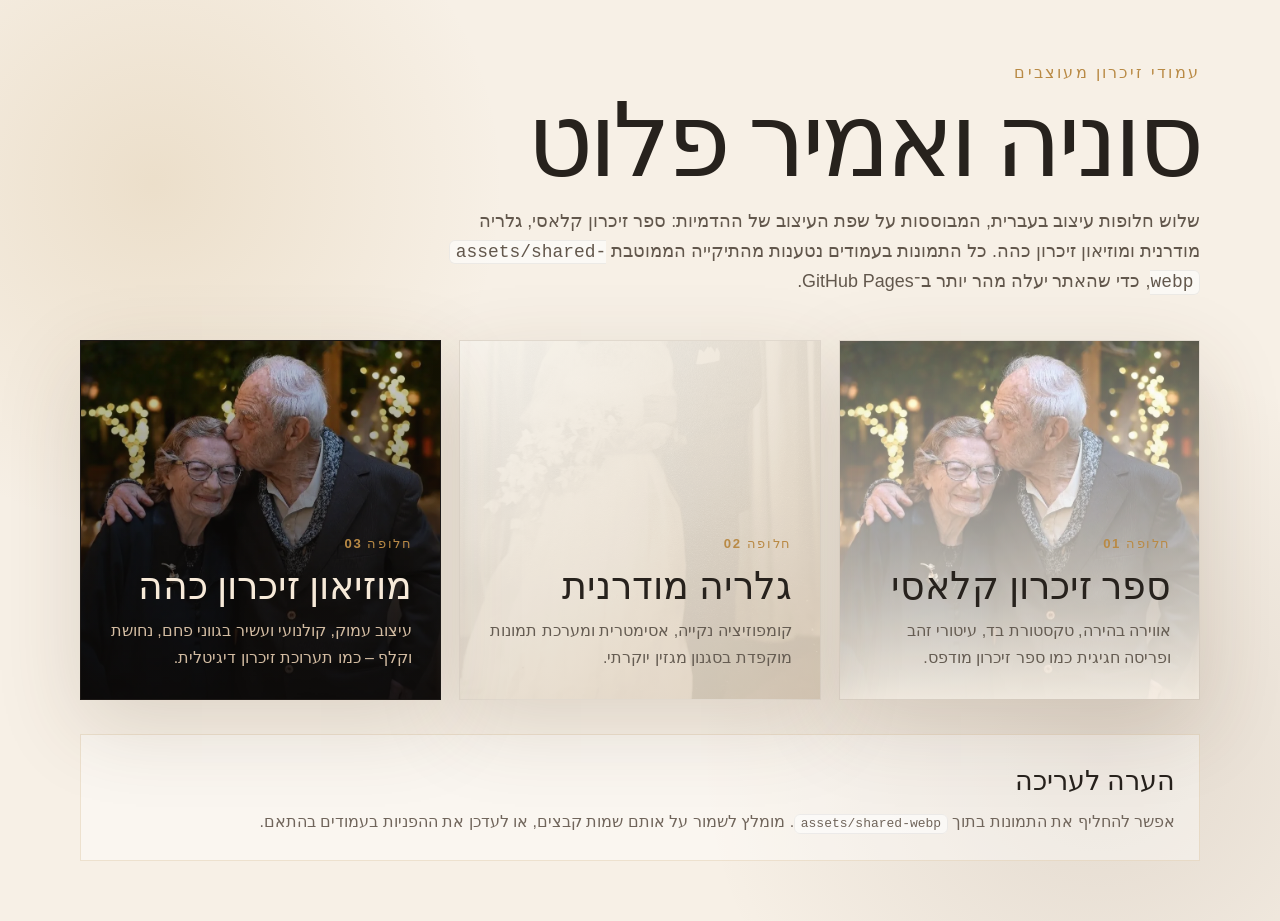
==== index.html @ 961bb58c "Add files via upload" ====
<!doctype html>
<html lang="he" dir="rtl">
<head>
  <meta charset="utf-8" />
  <meta name="viewport" content="width=device-width, initial-scale=1" />
  <title>סוניה ואמיר פלוט | עמודי זיכרון</title>
  <meta name="description" content="שלוש חלופות עיצוב בעברית לעמודי זיכרון לסוניה ואמיר פלוט." />
  <link rel="icon" href="data:image/svg+xml,%3Csvg xmlns='http://www.w3.org/2000/svg' viewBox='0 0 64 64'%3E%3Crect width='64' height='64' rx='32' fill='%23f6efe4'/%3E%3Ctext x='32' y='39' text-anchor='middle' font-size='24' fill='%23b98a45'%3E%D7%A1%D7%90%3C/text%3E%3C/svg%3E">
  <link rel="stylesheet" href="assets/css/styles.css" />
</head>
<body class="index-page hebrew">
  <main class="option-index">
    <p class="index-kicker">עמודי זיכרון מעוצבים</p>
    <h1>סוניה ואמיר פלוט</h1>
    <p class="index-intro">שלוש חלופות עיצוב בעברית, המבוססות על שפת העיצוב של ההדמיות: ספר זיכרון קלאסי, גלריה מודרנית ומוזיאון זיכרון כהה. כל התמונות בעמודים נטענות מהתיקייה הממוטבת <code>assets/shared-webp</code>, כדי שהאתר יעלה מהר יותר ב־GitHub Pages.</p>

    <section class="option-grid" aria-label="בחירת עיצוב">
      <a class="option-card classic-card" href="option-1-classic-book.html">
        <span>חלופה 01</span>
        <h2>ספר זיכרון קלאסי</h2>
        <p>אווירה בהירה, טקסטורת בד, עיטורי זהב ופריסה חגיגית כמו ספר זיכרון מודפס.</p>
      </a>
      <a class="option-card gallery-card" href="option-2-modern-gallery.html">
        <span>חלופה 02</span>
        <h2>גלריה מודרנית</h2>
        <p>קומפוזיציה נקייה, אסימטרית ומערכת תמונות מוקפדת בסגנון מגזין יוקרתי.</p>
      </a>
      <a class="option-card museum-card" href="option-3-dark-museum.html">
        <span>חלופה 03</span>
        <h2>מוזיאון זיכרון כהה</h2>
        <p>עיצוב עמוק, קולנועי ועשיר בגווני פחם, נחושת וקלף – כמו תערוכת זיכרון דיגיטלית.</p>
      </a>
    </section>

    <section class="index-note">
      <h2>הערה לעריכה</h2>
      <p>אפשר להחליף את התמונות בתוך <code>assets/shared-webp</code>. מומלץ לשמור על אותם שמות קבצים, או לעדכן את ההפניות בעמודים בהתאם.</p>
    </section>
  </main>
</body>
</html>
---- assets/css/styles.css ----
:root {
  --serif: 'Noto Serif Hebrew', 'Times New Roman', Georgia, serif;
  --sans: 'Segoe UI', Arial, 'Noto Sans Hebrew', sans-serif;
  --ivory: #fbf6ec;
  --paper: #f4ecdf;
  --paper-2: #eadbc6;
  --ink: #27221d;
  --muted: #70655b;
  --gold: #b98a45;
  --copper: #bd7747;
  --bronze: #a8663e;
  --deep: #141211;
  --deep-2: #1d1a18;
  --plum: #342632;
  --aubergine: #45313d;
  --line: rgba(185, 138, 69, .28);
  --shadow: 0 26px 80px rgba(83, 58, 33, .16);
  --dark-shadow: 0 28px 90px rgba(0,0,0,.44);
}

* { box-sizing: border-box; }
html { scroll-behavior: smooth; direction: rtl; }
body {
  margin: 0;
  font-family: var(--sans);
  color: var(--ink);
  background: var(--ivory);
  line-height: 1.65;
  text-rendering: optimizeLegibility;
}
img { max-width: 100%; display: block; }
.ui-icon, .link-icon { inline-size: 1.2em; block-size: 1.2em; display: inline-block; vertical-align: -0.18em; }
.flourish-icon { inline-size: min(120px, 40vw); block-size: auto; display: inline-block; }
a { color: inherit; text-decoration: none; }
button, input, textarea { font: inherit; }
::selection { background: rgba(185, 138, 69, .28); }

.linen {
  background:
    radial-gradient(circle at 14% 20%, rgba(185,138,69,.12), transparent 30%),
    radial-gradient(circle at 85% 18%, rgba(226,210,188,.45), transparent 22%),
    repeating-linear-gradient(0deg, rgba(122,91,55,.025), rgba(122,91,55,.025) 1px, transparent 1px, transparent 4px),
    repeating-linear-gradient(90deg, rgba(122,91,55,.018), rgba(122,91,55,.018) 1px, transparent 1px, transparent 5px),
    var(--ivory);
}
.paper-grain {
  background:
    radial-gradient(circle at 10% 15%, rgba(170,130,61,.12), transparent 27%),
    radial-gradient(circle at 80% 10%, rgba(60,45,30,.055), transparent 30%),
    repeating-linear-gradient(90deg, rgba(60,48,35,.023), rgba(60,48,35,.023) 1px, transparent 1px, transparent 5px),
    #fbf8f1;
}
.section-wrap { width: min(1180px, calc(100% - 44px)); margin-inline: auto; }
.centered { text-align: center; }
.eyebrow {
  margin: 0 0 .7rem;
  color: var(--gold);
  font-weight: 800;
  font-size: .78rem;
  letter-spacing: .18em;
  text-transform: uppercase;
}
.section-heading h2,
.chapter-heading h2 {
  font-family: var(--serif);
  font-weight: 500;
  line-height: 1;
  margin: 0;
}
.life-dates { color: var(--muted); font-weight: 600; letter-spacing: .02em; }
.life-dates span { color: var(--gold); margin-inline: .5rem; }
.thin-rule, .title-rule { width: 92px; height: 1px; background: var(--gold); margin: 24px 0; opacity: .85; }
.outline-button,
.copper-button,
.ghost-button,
.document-links a,
.candle-button {
  display: inline-flex;
  align-items: center;
  justify-content: center;
  min-height: 44px;
  border: 1px solid currentColor;
  padding: .76rem 1.35rem;
  font-weight: 800;
  font-size: .82rem;
  letter-spacing: .05em;
  transition: transform .18s ease, background .18s ease, border-color .18s ease, color .18s ease;
  cursor: pointer;
}
.outline-button:hover,
.copper-button:hover,
.ghost-button:hover,
.document-links a:hover,
.candle-button:hover { transform: translateY(-2px); }
.text-link { color: var(--gold); font-weight: 800; font-size: .92rem; letter-spacing: .02em; }
.desktop-only { display: inline-flex; }

/* Index */
.index-page {
  min-height: 100vh;
  display: grid;
  place-items: center;
  background:
    radial-gradient(circle at 12% 20%, rgba(185,145,77,.18), transparent 26%),
    radial-gradient(circle at 86% 82%, rgba(83,55,33,.12), transparent 30%),
    #f7f0e6;
}
.option-index { width: min(1120px, calc(100% - 36px)); padding: 60px 0; }
.index-kicker { margin: 0 0 .6rem; color: var(--gold); font-weight: 800; letter-spacing: .14em; }
.option-index h1 { font-family: var(--serif); font-size: clamp(3.4rem, 8vw, 7rem); line-height: .9; margin: 0 0 1.2rem; letter-spacing: -.04em; font-weight: 500; }
.index-intro { max-width: 780px; color: #62574c; font-size: 1.12rem; }
.option-grid { display: grid; grid-template-columns: repeat(3, 1fr); gap: 18px; margin-top: 42px; }
.option-card {
  min-height: 360px;
  border: 1px solid rgba(68,49,32,.12);
  padding: 28px;
  display: flex;
  flex-direction: column;
  justify-content: flex-end;
  position: relative;
  overflow: hidden;
  box-shadow: var(--shadow);
}
.option-card::before { content: ''; position: absolute; inset: 0; opacity: .93; transition: transform .3s ease; }
.option-card:hover::before { transform: scale(1.04); }
.option-card > * { position: relative; z-index: 1; }
.option-card span { color: var(--gold); letter-spacing: .12em; font-size: .82rem; font-weight: 800; }
.option-card h2 { font-family: var(--serif); font-size: 2.35rem; line-height: 1; margin: .8rem 0; font-weight: 500; }
.option-card p { max-width: 310px; margin: 0; color: #655c52; }
.classic-card::before { background: linear-gradient(180deg, rgba(255,255,255,.25), rgba(248,241,230,.96)), url('../shared-webp/photo-24.webp') center/cover; }
.gallery-card::before { background: linear-gradient(135deg, rgba(251,248,241,.94), rgba(224,210,190,.86)), url('../shared-webp/photo-14.webp') center/cover; }
.museum-card { color: #f7ead9; background: #171514; }
.museum-card::before { background: linear-gradient(180deg, rgba(12,10,9,.08), rgba(12,10,9,.92)), url('../shared-webp/photo-24.webp') center/cover; }
.museum-card p { color: #d3bca2; }
.index-note { margin-top: 34px; padding: 24px; background: rgba(255,255,255,.38); border: 1px solid rgba(185,138,69,.2); }
.index-note h2 { font-family: var(--serif); margin: 0 0 .35rem; font-size: 1.7rem; font-weight: 500; }
.index-note p { margin: 0; color: var(--muted); }
code { direction: ltr; unicode-bidi: embed; background: rgba(255,255,255,.6); border: 1px solid rgba(0,0,0,.06); padding: .08rem .35rem; border-radius: 6px; }

/* Shared header */
.site-header {
  position: sticky;
  top: 0;
  z-index: 20;
  min-height: 72px;
  padding: 0 36px;
  display: flex;
  align-items: center;
  gap: 26px;
  border-bottom: 1px solid rgba(185,145,77,.18);
  backdrop-filter: blur(14px);
}
.brand { font-family: var(--serif); color: var(--gold); font-weight: 700; white-space: nowrap; }
.monogram {
  width: 52px;
  height: 52px;
  border: 1px solid var(--gold);
  border-radius: 999px;
  display: grid;
  place-items: center;
  line-height: .85;
  font-size: .92rem;
  letter-spacing: .04em;
}
.site-nav { margin-inline-start: auto; display: flex; align-items: center; gap: clamp(16px, 3vw, 40px); }
.site-nav a { font-size: .86rem; letter-spacing: .02em; font-weight: 800; color: #514941; }
.site-nav a.active,
.site-nav a:hover { color: var(--gold); }
.nav-toggle { display: none; margin-inline-start: auto; border: 1px solid var(--line); background: transparent; color: inherit; padding: .55rem .8rem; letter-spacing: .05em; }

/* Option 1 — classic printed memorial book */
.design-classic { --gold: #b98a45; --muted: #6d6258; --deep: #25231f; background: var(--ivory); }
.classic-header { background: rgba(251,248,241,.87); justify-content: center; }
.classic-header .brand { position: absolute; inset-inline-start: 36px; }
.classic-header .site-nav { margin: 0; }
.classic-hero {
  min-height: 575px;
  display: grid;
  grid-template-columns: 1.05fr .95fr;
  align-items: center;
  border-bottom: 1px solid rgba(185,145,77,.16);
  position: relative;
  overflow: hidden;
}
.classic-hero::before,
.classic-hero::after {
  content: '✿';
  position: absolute;
  color: rgba(185,145,77,.15);
  font-size: clamp(9rem, 17vw, 19rem);
  line-height: 1;
  z-index: 0;
}
.classic-hero::before { inset-inline-start: -42px; inset-block-end: -24px; transform: rotate(-18deg); }
.classic-hero::after { inset-inline-end: -35px; inset-block-start: 96px; transform: rotate(18deg); }
.classic-hero-image { align-self: end; position: relative; z-index: 1; order: 2; }
.classic-hero-image::after {
  content: '';
  position: absolute;
  inset: 0;
  background: linear-gradient(90deg, rgba(251,246,236,0), rgba(251,246,236,.86));
  pointer-events: none;
}
.classic-hero-image img {
  width: 100%;
  height: 555px;
  object-fit: cover;
  filter: grayscale(.9) sepia(.18) contrast(.95) brightness(1.06);
  mix-blend-mode: multiply;
  object-position: center;
}
.classic-hero-copy { text-align: center; padding: 3rem; position: relative; z-index: 2; order: 1; }
.classic-hero-copy h1 { font-family: var(--serif); font-size: clamp(4.7rem, 8.4vw, 8.5rem); line-height: .88; font-weight: 500; margin: .32rem 0 1.05rem; letter-spacing: -.045em; }
.classic-hero-copy em { color: var(--gold); font-style: italic; }
.classic-hero-copy .title-rule { margin-inline: auto; width: 240px; }
.gold-flourish { color: var(--gold); font-size: 1.45rem; margin-top: 14px; }
.classic-intro { text-align: center; padding: 34px 20px 22px; }
.classic-intro h2 { font-family: var(--serif); font-size: clamp(1.65rem, 3vw, 2.25rem); font-weight: 500; max-width: 820px; margin: 0 auto .5rem; line-height: 1.35; }
.classic-intro p { max-width: 760px; margin: 0 auto; color: var(--muted); font-size: 1.05rem; }
.classic-duo {
  margin-top: 24px;
  display: grid;
  grid-template-columns: 1fr auto 1fr;
  gap: 34px;
  border: 1px solid rgba(185,145,77,.24);
  background: rgba(255,255,255,.36);
  padding: 38px;
  box-shadow: 0 14px 40px rgba(78,59,38,.08);
  position: relative;
}
.classic-duo article { text-align: center; position: relative; }
.classic-duo h3 { font-family: var(--serif); font-size: 2.1rem; margin: 0 0 .55rem; font-weight: 500; }
.classic-duo p { color: #59514a; margin: 0 auto; max-width: 480px; }
.classic-divider { width: 1px; background: linear-gradient(transparent, var(--gold), transparent); min-height: 170px; }
.corner { position: absolute; width: 30px; height: 30px; border-color: var(--gold); opacity: .45; }
.corner-a { inset-block-start: -18px; inset-inline-start: -18px; border-block-start: 1px solid; border-inline-start: 1px solid; }
.corner-b { inset-block-end: -18px; inset-inline-end: -18px; border-block-end: 1px solid; border-inline-end: 1px solid; }
.classic-gallery { position: relative; padding: 58px 42px; }
.classic-gallery h2 { font-size: 2.55rem; margin: 0 0 8px; }
.gallery-window { overflow: hidden; }
.gallery-track { display: flex; gap: 10px; transition: transform .35s ease; direction: ltr; }
.gallery-track img { cursor: zoom-in; background: #ddd; }
.classic-track img { flex: 0 0 calc((100% - 40px) / 5); aspect-ratio: 1.45; object-fit: cover; border: 1px solid rgba(185,145,77,.18); filter: grayscale(.55) sepia(.14); }
.gallery-arrow { position: absolute; top: 55%; transform: translateY(-50%); border: 0; background: transparent; color: var(--gold); font-size: 3rem; cursor: pointer; z-index: 3; line-height: 1; }
.gallery-arrow.prev { inset-inline-start: 0; }
.gallery-arrow.next { inset-inline-end: 0; }
.classic-timeline { padding: 40px 0 58px; }
.classic-timeline h2 { font-size: 2.4rem; margin-top: 0; }
.timeline-row { list-style: none; margin-block: 44px 0; margin-inline: 0; padding-inline-start: 0; display: grid; grid-template-columns: repeat(auto-fit, minmax(min(170px, 100%), 1fr)); gap: 2rem 1.1rem; position: relative; direction: rtl; }
.timeline-row::before { content: ''; position: absolute; inset-block-start: 44px; inset-inline: 4%; height: 1px; background: var(--gold); opacity: .8; }
.timeline-row li { text-align: center; position: relative; padding-block-start: 4px; display: flex; flex-direction: column; align-items: center; }
.timeline-row li span { width: 50px; height: 50px; margin-block: 0 12px; margin-inline: auto; border: 1px solid var(--gold); border-radius: 50%; display: grid; place-items: center; color: var(--gold); background: var(--ivory); }
.timeline-row strong { display: block; font-family: var(--serif); font-size: 1.25rem; font-weight: 500; }
.timeline-row p { font-size: .9rem; color: var(--muted); margin-block: .35rem 0; margin-inline: 0; }
.classic-tributes { padding: 30px 0 64px; }
.quote-grid { display: grid; grid-template-columns: repeat(3, 1fr); gap: 24px; }
.quote-grid blockquote {
  margin: 0;
  padding: 28px;
  background: rgba(255,255,255,.5);
  border: 1px solid rgba(185,145,77,.18);
  font-family: var(--serif);
  font-size: 1.13rem;
  color: #504942;
  box-shadow: 0 16px 40px rgba(67,50,30,.06);
}
.quote-grid cite { display: block; margin-top: 1rem; font-family: var(--sans); font-style: normal; color: var(--muted); font-size: .9rem; }
.memorial-documents { padding: 40px 0 58px; }
.document-links { display: flex; justify-content: center; gap: 16px; flex-wrap: wrap; margin-top: 22px; }
.document-links a { color: var(--gold); background: rgba(255,255,255,.36); }
.classic-footer { text-align: center; padding: 38px 20px 54px; background: rgba(215,197,173,.42); border-top: 1px solid rgba(185,145,77,.16); }
.classic-footer p { font-family: var(--serif); font-size: 2.35rem; margin: 0; }
.classic-footer span { color: var(--gold); font-size: 1.3rem; }

/* Option 2 — modern gallery / art directed cream */
.design-gallery { --gold: #aa823d; --deep: #25211d; --muted: #6f665d; background: #fbf8f1; }
.gallery-header { background: rgba(251,248,241,.9); }
.gallery-header .outline-button { color: var(--gold); margin-inline-start: 16px; }
.gallery-hero {
  min-height: 640px;
  display: grid;
  grid-template-columns: .92fr 1.08fr;
  align-items: center;
  gap: 3vw;
  padding: 54px min(8vw, 92px) 0;
  border-bottom: 1px solid rgba(81,65,42,.09);
  overflow: hidden;
}
.gallery-hero-copy { max-width: 560px; justify-self: end; padding-bottom: 52px; }
.gallery-hero-copy h1 { font-family: var(--serif); font-size: clamp(4.6rem, 8.3vw, 8.2rem); line-height: .88; font-weight: 500; letter-spacing: -.05em; margin: 0 0 .7rem; }
.gallery-hero-copy p:not(.eyebrow):not(.life-dates) { max-width: 440px; color: #51483f; font-size: 1.05rem; }
.gallery-hero-copy .outline-button { color: var(--gold); margin-top: 16px; }
.gallery-hero-photo { margin: 0; position: relative; min-height: 540px; align-self: end; }
.gallery-hero-photo::before { content: ''; position: absolute; inset: -30px 34px 34px -32px; background: #eadbc6; opacity: .55; z-index: 0; }
.gallery-hero-photo::after { content: 'זיכרון / אהבה / משפחה'; position: absolute; inset-inline-end: 20px; inset-block-start: 36px; color: rgba(170,130,61,.35); font-family: var(--serif); writing-mode: vertical-rl; letter-spacing: .06em; }
.gallery-hero-photo img { position: relative; z-index: 1; width: 100%; height: 575px; object-fit: cover; object-position: center; filter: grayscale(.84) sepia(.18) brightness(1.08); mix-blend-mode: multiply; }
.gallery-hero-photo figcaption { position: absolute; z-index: 2; inset-inline-start: 26px; inset-block-end: 18px; color: #8c7d6b; font-size: .85rem; background: rgba(251,248,241,.72); padding: .35rem .6rem; }
.gallery-story { padding: 64px 0; display: grid; grid-template-columns: 270px 1fr 290px; gap: 52px; align-items: center; }
.polaroid-card { margin: 0; padding: 13px 13px 40px; background: #f6efe4; box-shadow: 0 16px 45px rgba(54,42,29,.15); transform: rotate(-1.5deg); }
.polaroid-card img { aspect-ratio: 1; object-fit: cover; filter: grayscale(.55) sepia(.15); }
.polaroid-card figcaption { margin-top: 10px; color: #9b7e52; font-size: .8rem; letter-spacing: .04em; }
.gallery-story h2 { font-family: var(--serif); font-weight: 500; font-size: clamp(2rem, 4vw, 3.1rem); line-height: 1.05; margin: 0 0 1rem; }
.gallery-story article p { color: var(--muted); font-size: 1.05rem; }
.gallery-story blockquote { margin: 0; padding-block: 0; padding-inline: 34px 0; border-inline-start: 1px solid var(--gold); font-family: var(--serif); font-size: 1.45rem; line-height: 1.35; color: #51483f; }
.gallery-story blockquote span { color: var(--gold); display: block; font-size: 4rem; line-height: .5; }
.gallery-band { position: relative; display: grid; grid-template-columns: 240px 1fr; gap: 34px; align-items: center; padding: 32px; background: rgba(226,214,195,.55); border: 1px solid rgba(138,104,57,.12); box-shadow: 0 18px 50px rgba(73,53,33,.08); }
.gallery-band-title h2 { font-family: var(--serif); font-weight: 500; font-size: 2.6rem; line-height: 1.02; margin: 0 0 1.2rem; }
.magazine-track img { flex: 0 0 calc((100% - 30px) / 4); aspect-ratio: 1.35; object-fit: cover; border: 6px solid #fbf8f1; box-shadow: 0 12px 24px rgba(63,49,32,.12); }
.gallery-timeline { margin-top: 64px; padding: 56px 0 70px; }
.gallery-timeline h2 { font-size: 2.75rem; }
.gallery-row li span { background: #fbf8f1; }
.modern-tributes { padding: 66px 0 36px; }
.gallery-footer { text-align: center; padding: 38px 20px; background: #eadbc6; color: #51483f; font-family: var(--serif); font-size: 1.5rem; border-top: 1px solid rgba(170,130,61,.18); }

/* Option 3 — dark museum exhibition */
.design-museum { background: var(--deep); color: #f4e9dc; --gold: #bd7747; --muted: #bfa992; }
.museum-header { background: rgba(18,16,15,.82); border-bottom-color: rgba(189,119,71,.25); color: #f3e6d6; }
.museum-header .brand { color: var(--gold); font-family: var(--sans); letter-spacing: .16em; font-weight: 800; }
.museum-header .site-nav a { color: #d2c2af; }
.museum-header .site-nav a.active,
.museum-header .site-nav a:hover { color: var(--gold); }
.candle-button { color: var(--gold); min-height: 40px; padding: .65rem 1.1rem; }
.museum-hero { min-height: 570px; position: relative; overflow: hidden; display: grid; align-items: center; padding: 70px 8vw 40px; isolation: isolate; }
.museum-hero::before { content: ''; position: absolute; inset: 0; background: radial-gradient(circle at 72% 32%, rgba(189,119,71,.16), transparent 28%), linear-gradient(90deg, rgba(15,13,12,.25), rgba(15,13,12,.9) 82%); z-index: 1; }
.museum-hero img { position: absolute; inset: 0; width: 100%; height: 100%; object-fit: cover; object-position: center 35%; filter: grayscale(.92) sepia(.24) brightness(.78); z-index: 0; }
.museum-rail { position: absolute; inset-inline-end: 0; inset-block: 0; width: 122px; z-index: 3; background: rgba(15,14,13,.74); border-inline-start: 1px solid rgba(189,119,71,.55); display: grid; justify-items: center; align-content: center; gap: 34px; }
.museum-rail .seal { width: 68px; height: 68px; border: 1px solid var(--gold); border-radius: 50%; display: grid; place-items: center; color: var(--gold); font-size: .74rem; line-height: 1.15; text-align: center; transform: rotate(-12deg); }
.museum-rail span { width: 1px; height: 130px; background: var(--gold); opacity: .7; }
.museum-rail p { margin: 0; color: #e7d7c6; font-weight: 800; letter-spacing: .08em; text-align: center; font-size: .85rem; }
.museum-hero-panel { position: relative; z-index: 2; max-width: 560px; margin-inline-start: 90px; background: rgba(24,20,21,.83); padding: 38px; box-shadow: var(--dark-shadow); border: 1px solid rgba(189,119,71,.22); }
.museum-hero-panel h1 { font-family: var(--serif); font-weight: 500; font-size: clamp(4.2rem, 7.4vw, 7.5rem); line-height: .9; margin: 0 0 .8rem; letter-spacing: -.045em; }
.museum-hero-panel em { color: var(--gold); font-style: normal; }
.museum-hero-panel p:not(.eyebrow):not(.life-dates) { color: #d8c8b5; max-width: 410px; }
.button-row { display: flex; gap: 14px; flex-wrap: wrap; margin-top: 24px; }
.copper-button { background: var(--gold); color: #170f0c; border-color: var(--gold); }
.ghost-button { color: #e6d5c0; border-color: rgba(230,213,192,.4); }
.hand-note { position: absolute; z-index: 3; inset-inline-end: 8vw; inset-block-end: 54px; color: var(--gold); font-family: var(--serif); font-size: 1.18rem; font-style: italic; transform: rotate(-4deg); line-height: 1.45; }
.museum-about { display: grid; grid-template-columns: .86fr 1.14fr; min-height: 190px; }
.museum-quote { background: linear-gradient(135deg, #352733, #201b1d); padding: 42px 8vw 42px 5vw; position: relative; }
.museum-quote blockquote { margin: 0; font-family: var(--serif); font-size: 1.65rem; line-height: 1.32; color: #f3e1cb; }
.parchment-panel { background: #efe1cb; color: #2f261f; padding: 42px 5vw; position: relative; }
.parchment-panel::after { content: ''; position: absolute; inset-inline-end: 6vw; inset-block-start: 45px; width: 6rem; height: 6rem; color: rgba(105,83,61,.12); background: currentColor; mask: url("data:image/svg+xml,%3Csvg xmlns='http://www.w3.org/2000/svg' viewBox='0 0 24 24'%3E%3Cpath fill='black' d='M3 5h18v14H3V5Zm2.2 2 6.8 5.1L18.8 7H5.2ZM5 17h14V8.9l-7 5.25-7-5.25V17Z'/%3E%3C/svg%3E") center/contain no-repeat; }
.parchment-panel h2 { font-family: var(--serif); font-weight: 500; font-size: 2.15rem; margin: 0 0 .5rem; }
.parchment-panel p { max-width: 720px; }
.fragment-gallery { position: relative; padding: 54px 4vw 62px; background: #161514; border-top: 1px solid rgba(189,119,71,.18); }
.chapter-heading { display: flex; align-items: end; gap: 22px; margin-bottom: 30px; }
.chapter-heading h2 { font-size: clamp(2.4rem, 4vw, 3.9rem); }
.chapter-heading span { color: var(--gold); font-family: var(--serif); font-style: italic; }
.view-all { position: absolute; inset-inline-end: 5vw; inset-block-start: 72px; color: var(--gold); font-weight: 800; }
.collage-track { align-items: end; padding: 14px 0 12px; }
.collage-track img { flex: 0 0 230px; height: 230px; object-fit: cover; border: 8px solid #d9c7ae; box-shadow: 0 20px 45px rgba(0,0,0,.45); filter: grayscale(.55) sepia(.18); }
.collage-track img:nth-child(1) { height: 260px; transform: rotate(-3deg); }
.collage-track img:nth-child(3) { flex-basis: 320px; height: 245px; }
.collage-track img:nth-child(5) { transform: rotate(2deg); }
.museum-journey { display: grid; grid-template-columns: 260px 1fr; gap: 36px; padding: 52px 4vw; background: #1b1918; border-top: 1px solid rgba(189,119,71,.14); }
.side-title { display: block; margin: 0; }
.side-title h2 { margin: 0 0 .35rem; }
.side-title span { display: block; color: var(--gold); font-family: var(--serif); font-style: italic; }
.journey-path { list-style: none; margin-block: 10px 0; margin-inline: 0; padding-inline-start: 0; display: grid; grid-template-columns: repeat(auto-fit, minmax(min(150px, 100%), 1fr)); gap: 2rem 1rem; position: relative; direction: rtl; }
.journey-path::before { content: ''; position: absolute; inset-block-start: 37px; inset-inline: 4%; height: 2px; background: linear-gradient(90deg, transparent, rgba(189,119,71,.75), transparent); }
.journey-path li { position: relative; text-align: center; display: flex; flex-direction: column; align-items: center; }
.journey-path li span { width: 64px; height: 64px; margin-block: 0 12px; margin-inline: auto; border: 1px solid var(--gold); border-radius: 50%; display: grid; place-items: center; background: #1b1918; color: var(--gold); }
.journey-path strong { display: block; font-family: var(--serif); font-size: 1.25rem; color: #eddbc7; font-weight: 500; }
.journey-path p { color: #bda991; font-size: .9rem; margin-block: .35rem 0; margin-inline: 0; }
.museum-tributes { display: grid; grid-template-columns: 260px 1fr 160px; gap: 34px; align-items: center; padding: 54px 4vw 66px; background: #171514; border-top: 1px solid rgba(189,119,71,.14); }
.note-cards { display: grid; grid-template-columns: repeat(3, 1fr); gap: 22px; }
.note-cards blockquote { margin: 0; min-height: 150px; padding: 25px; background: #4b3543; color: #f3e3d0; font-family: var(--serif); font-size: 1.08rem; box-shadow: var(--dark-shadow); position: relative; }
.note-cards blockquote:nth-child(2) { background: #ead9c1; color: #30241e; transform: translateY(10px); }
.note-cards blockquote:nth-child(3) { background: #3c2b37; }
.note-cards cite { display: block; color: var(--gold); margin-top: 1rem; font-family: var(--sans); font-style: normal; }
.share-memory { color: var(--gold); border: 1px solid rgba(189,119,71,.45); padding: 1rem; text-align: center; font-weight: 800; }
.museum-footer { position: relative; min-height: 190px; display: grid; place-items: center; text-align: center; overflow: hidden; background: linear-gradient(rgba(18,16,15,.1), rgba(18,16,15,.86)), url('../shared-webp/photo-10.webp') center/cover; border-top: 1px solid rgba(189,119,71,.2); }
.museum-footer p { font-family: var(--serif); font-size: clamp(2.6rem, 5vw, 5rem); margin: 0; letter-spacing: .08em; }
.museum-footer em { color: #fff1df; font-style: italic; letter-spacing: 0; }
.museum-footer small { position: absolute; bottom: 22px; color: #cebca5; }

/* Lightbox */
.lightbox { position: fixed; inset: 0; z-index: 100; display: grid; place-items: center; background: rgba(11,10,9,.84); padding: 24px; opacity: 0; pointer-events: none; transition: opacity .2s ease; }
.lightbox.is-open { opacity: 1; pointer-events: auto; }
.lightbox img { max-width: min(1100px, 92vw); max-height: 86vh; object-fit: contain; box-shadow: 0 30px 100px rgba(0,0,0,.58); }
.lightbox button { position: absolute; inset-block-start: 22px; inset-inline-end: 22px; width: 42px; height: 42px; border: 1px solid rgba(255,255,255,.55); color: #fff; background: rgba(255,255,255,.08); border-radius: 50%; cursor: pointer; display: grid; place-items: center; }

@media (max-width: 980px) {
  .desktop-only { display: none; }
  .site-header { min-height: 66px; padding: 0 18px; }
  .nav-toggle { display: inline-flex; }
  .site-nav { position: absolute; inset-block-start: 66px; inset-inline: 14px; display: none; flex-direction: column; align-items: stretch; gap: 0; padding: 12px; background: rgba(251,246,236,.98); border: 1px solid var(--line); box-shadow: var(--shadow); }
  .museum-header .site-nav { background: rgba(22,19,18,.98); }
  .site-nav.is-open { display: flex; }
  .site-nav a { padding: .8rem; border-bottom: 1px solid rgba(185,145,77,.15); }
  .classic-header .brand { position: static; }
  .classic-header { justify-content: flex-start; }
  .classic-hero, .gallery-hero { grid-template-columns: 1fr; min-height: auto; padding: 34px 22px 0; }
  .classic-hero-image, .classic-hero-copy { order: initial; }
  .classic-hero-image img, .gallery-hero-photo img { height: 390px; }
  .classic-hero-copy { padding: 2rem 1rem; }
  .classic-hero-image::after { background: linear-gradient(0deg, rgba(251,246,236,.92), rgba(251,246,236,0)); }
  .classic-duo, .gallery-story, .gallery-band, .museum-about, .museum-journey, .museum-tributes { grid-template-columns: 1fr; }
  .classic-divider { width: 100%; height: 1px; min-height: 1px; }
  .note-cards, .quote-grid, .option-grid { grid-template-columns: 1fr; }
  .timeline-row, .journey-path { grid-template-columns: repeat(auto-fit, minmax(min(230px, 100%), 1fr)); }
  .timeline-row::before, .journey-path::before { display: none; }
  .classic-track img, .magazine-track img { flex-basis: 78%; }
  .museum-hero { padding: 96px 22px 36px; }
  .museum-rail { width: 86px; opacity: .55; }
  .museum-hero-panel { margin-inline-start: 54px; padding: 28px; }
  .hand-note { display: none; }
  .collage-track img { flex-basis: 74%; }
  .gallery-story blockquote { padding-block-start: 18px; padding-inline: 0; border-inline-start: 0; border-block-start: 1px solid var(--gold); }
  .view-all { position: static; display: inline-block; margin-bottom: 18px; }
  .chapter-heading { display: block; }
  .museum-tributes .share-memory { width: fit-content; }
}

@media (max-width: 620px) {
  .section-wrap { width: min(100% - 28px, 1180px); }
  .classic-hero-copy h1, .gallery-hero-copy h1, .museum-hero-panel h1 { font-size: 4.1rem; }
  .classic-hero-image img, .gallery-hero-photo img { height: 300px; }
  .gallery-hero-photo { min-height: 300px; }
  .museum-hero-panel { margin-inline-start: 28px; }
  .museum-rail { width: 56px; }
  .museum-rail .seal, .museum-rail p { display: none; }
  .museum-rail span { height: 240px; }
  .gallery-arrow { font-size: 2.35rem; }
}

/* Fine tuning: keep the visual composition close to the original reference mockups while preserving Hebrew RTL text. */
@media (min-width: 981px) {
  .gallery-hero-copy { grid-column: 2; grid-row: 1; }
  .gallery-hero-photo { grid-column: 1; grid-row: 1; }
  .gallery-story .polaroid-card { grid-column: 3; grid-row: 1; }
  .gallery-story article { grid-column: 2; grid-row: 1; }
  .gallery-story blockquote { grid-column: 1; grid-row: 1; }
  .gallery-band-title { grid-column: 2; grid-row: 1; }
  .gallery-band > .gallery-window { grid-column: 1; grid-row: 1; }

  .museum-rail { inset-inline-start: auto; inset-inline-end: 0; border-inline-start: 1px solid rgba(189,119,71,.55); border-inline-end: 0; }
  .museum-hero-panel { justify-self: end; margin-inline-start: 0; margin-inline-end: 90px; }
  .hand-note { inset-inline-start: 8vw; inset-inline-end: auto; text-align: start; }
}


/* ------------------------------------------------------------------
   Corrections after live GitHub Pages review
   - no external fonts, so pages stop showing an endless loading state
   - desktop gallery images are hard-sized, so a single image cannot expand
   - option 2 gets a similar editorial layout with a distinct sage/blue palette
   - option 3 hero image is repositioned and panel no longer hides the couple
------------------------------------------------------------------ */
html, body { min-height: 100%; }
body { font-synthesis-weight: none; }

/* More reliable hero composition for option 1: photo left, Hebrew title right */
@media (min-width: 981px) {
  .classic-hero {
    grid-template-columns: 54% 46%;
    grid-template-areas: "photo copy";
    direction: ltr;
    min-height: 540px;
  }
  .classic-hero-image { grid-area: photo; order: initial; align-self: stretch; }
  .classic-hero-copy { grid-area: copy; order: initial; direction: rtl; align-self: center; }
  .classic-hero-image img { height: 540px; object-position: center 42%; }
}

/* Hard limits for all carousel thumbnails. This prevents the huge-image bug. */
.gallery-track { align-items: center; will-change: transform; }
.gallery-track img {
  flex-grow: 0;
  flex-shrink: 0;
  max-width: none !important;
  object-fit: cover;
}
.classic-track img {
  flex-basis: calc((100% - 40px) / 5) !important;
  width: calc((100% - 40px) / 5) !important;
  height: clamp(132px, 12vw, 174px) !important;
  aspect-ratio: auto !important;
}
.magazine-track img {
  flex-basis: calc((100% - 30px) / 4) !important;
  width: calc((100% - 30px) / 4) !important;
  height: clamp(160px, 15vw, 220px) !important;
  aspect-ratio: auto !important;
}
.collage-track img {
  width: clamp(180px, 18vw, 310px) !important;
  height: clamp(190px, 20vw, 330px) !important;
  flex-basis: clamp(180px, 18vw, 310px) !important;
}
.gallery-window { width: 100%; }

/* Option 2 refined palette: same modern editorial structure, different color mood */
.design-gallery {
  --gold: #6d8f88;
  --sage: #dfe9e4;
  --sage-dark: #3f625d;
  --sand: #f6efe4;
  --paper: #f7f2ea;
  --muted: #5f6761;
  --deep: #1f2d2b;
  background: #f7f3ea;
}
.design-gallery .paper-grain {
  background:
    radial-gradient(circle at 12% 16%, rgba(109,143,136,.18), transparent 28%),
    radial-gradient(circle at 82% 14%, rgba(210,177,128,.16), transparent 26%),
    repeating-linear-gradient(90deg, rgba(63,98,93,.024), rgba(63,98,93,.024) 1px, transparent 1px, transparent 5px),
    #f7f3ea;
}
.gallery-header { background: rgba(247,243,234,.93); border-bottom-color: rgba(63,98,93,.18); }
.gallery-header .outline-button,
.design-gallery .outline-button,
.design-gallery .text-link,
.design-gallery .eyebrow { color: var(--sage-dark); }
.gallery-hero-photo::before { background: var(--sage); opacity: .72; }
.gallery-hero-photo::after { color: rgba(63,98,93,.32); }
.polaroid-card { background: #f9f5ee; box-shadow: 0 18px 52px rgba(33,54,50,.14); }
.gallery-story blockquote { border-inline-start-color: var(--sage-dark); color: #30433f; }
.gallery-band { background: linear-gradient(135deg, rgba(223,233,228,.82), rgba(246,239,228,.8)); border-color: rgba(63,98,93,.16); }
.gallery-footer { background: #dfe9e4; color: #2f4642; }

/* Dedicated full gallery page for option 2 */
.gallery-page-shell { background: #f7f3ea; color: #243330; }
.gallery-page-hero { padding: 76px 0 44px; text-align: center; border-bottom: 1px solid rgba(63,98,93,.14); }
.gallery-page-hero h1 { font-family: var(--serif); font-weight: 500; font-size: clamp(3.2rem, 7vw, 6.2rem); line-height: .95; margin: 0 0 .8rem; }
.gallery-page-hero p { margin: 0 auto; max-width: 720px; color: #5d6862; font-size: 1.08rem; }
.full-gallery-grid {
  width: min(1280px, calc(100% - 42px));
  margin: 42px auto 76px;
  display: grid;
  grid-template-columns: repeat(4, 1fr);
  grid-auto-rows: 190px;
  gap: 16px;
}
.full-gallery-grid figure {
  margin: 0;
  position: relative;
  overflow: hidden;
  background: #dfe9e4;
  border: 9px solid #fbf8f1;
  box-shadow: 0 16px 42px rgba(32,52,48,.12);
}
.full-gallery-grid figure:nth-child(3n) { grid-row: span 2; }
.full-gallery-grid figure:nth-child(5n) { grid-column: span 2; }
.full-gallery-grid img { width: 100%; height: 100%; object-fit: cover; filter: sepia(.05) contrast(.97); cursor: zoom-in; }
.full-gallery-grid figcaption {
  position: absolute;
  inset-inline: 12px;
  bottom: 12px;
  background: rgba(247,243,234,.86);
  color: #30433f;
  padding: .38rem .58rem;
  font-size: .82rem;
  font-weight: 700;
}
.gallery-page-back { display: inline-flex; margin-top: 24px; color: var(--sage-dark); border: 1px solid rgba(63,98,93,.28); padding: .7rem 1.15rem; font-weight: 800; }

/* Option 3: show the cover photo better and keep the panel away from faces */
.museum-hero { min-height: 650px; padding: 84px 8vw 58px; }
.museum-hero::before {
  background:
    radial-gradient(circle at 52% 34%, rgba(189,119,71,.12), transparent 24%),
    linear-gradient(90deg, rgba(15,13,12,.82) 0%, rgba(15,13,12,.38) 42%, rgba(15,13,12,.74) 100%);
}
.museum-hero img {
  object-position: 43% 44%;
  filter: grayscale(.86) sepia(.24) brightness(.88) contrast(.98);
}
.museum-hero-panel {
  width: min(560px, calc(100vw - 240px));
  margin-inline-start: clamp(130px, 9vw, 190px);
  margin-inline-end: auto;
  justify-self: stretch;
  background: rgba(22,18,18,.78);
}
.hand-note { max-width: 230px; }

@media (max-width: 980px) {
  .classic-track img, .magazine-track img, .collage-track img {
    flex-basis: 78% !important;
    width: 78% !important;
    height: 230px !important;
  }
  .full-gallery-grid { grid-template-columns: repeat(2, 1fr); grid-auto-rows: 170px; }
  .museum-hero { min-height: 620px; }
  .museum-hero-panel { width: min(620px, calc(100vw - 108px)); margin-inline-start: 68px; margin-inline-end: auto; }
  .museum-hero img { object-position: 45% 42%; }
}
@media (max-width: 620px) {
  .classic-track img, .magazine-track img, .collage-track img {
    flex-basis: 86% !important;
    width: 86% !important;
    height: 205px !important;
  }
  .full-gallery-grid { grid-template-columns: 1fr; grid-auto-rows: 230px; }
  .full-gallery-grid figure:nth-child(3n), .full-gallery-grid figure:nth-child(5n) { grid-row: auto; grid-column: auto; }
  .museum-hero-panel { width: min(100%, calc(100vw - 74px)); margin-inline-start: 58px; padding: 24px; }
  .museum-hero img { object-position: 42% 42%; }
}


/* ------------------------------------------------------------------
   RTL reliability pass: logical properties, reusable header output,
   stable timelines, SVG controls, and image aspect containment.
------------------------------------------------------------------ */
.site-header { padding-inline: clamp(18px, 4vw, 48px); }
.site-nav a { text-align: start; }
.candle-button { gap: .45rem; }
.gallery-arrow {
  inline-size: 48px;
  block-size: 48px;
  display: grid;
  place-items: center;
  font-size: 1rem;
  border-radius: 999px;
}
.gallery-arrow:disabled { opacity: .32; cursor: default; transform: translateY(-50%); }
.gallery-arrow .ui-icon { inline-size: 28px; block-size: 28px; }
.gallery-window { contain: layout paint; }
.polaroid-card,
.full-gallery-grid figure { aspect-ratio: var(--media-ratio, 4 / 3); }
.polaroid-card img,
.full-gallery-grid img { block-size: 100%; inline-size: 100%; }
.timeline-row,
.journey-path { padding-inline-start: 0; }
.timeline-row li,
.journey-path li { min-inline-size: 0; }
.timeline-row li span .ui-icon,
.journey-path li span .ui-icon { inline-size: 24px; block-size: 24px; }
.journey-path li span .ui-icon { inline-size: 28px; block-size: 28px; }
.button-row { gap: 14px; flex-wrap: wrap; }
.button-row .ui-icon { margin-inline-start: .35rem; }
@media (min-width: 981px) {
  .timeline-row::before,
  .journey-path::before { pointer-events: none; }
}
@media (max-width: 980px) {
  .site-nav { inset-inline: 14px; }
  .gallery-arrow { inline-size: 42px; block-size: 42px; background: rgba(251,246,236,.84); }
  .design-museum .gallery-arrow { background: rgba(18,16,15,.74); }
}


/* Fast-loading patch: all rendered photos now use compressed WebP assets. */
img { content-visibility: auto; }
.classic-hero-image img,
.gallery-hero-photo img,
.museum-hero > img { content-visibility: visible; }
.gallery-track img,
.full-gallery-grid img,
.polaroid-card img { background: rgba(180,150,105,.12); }
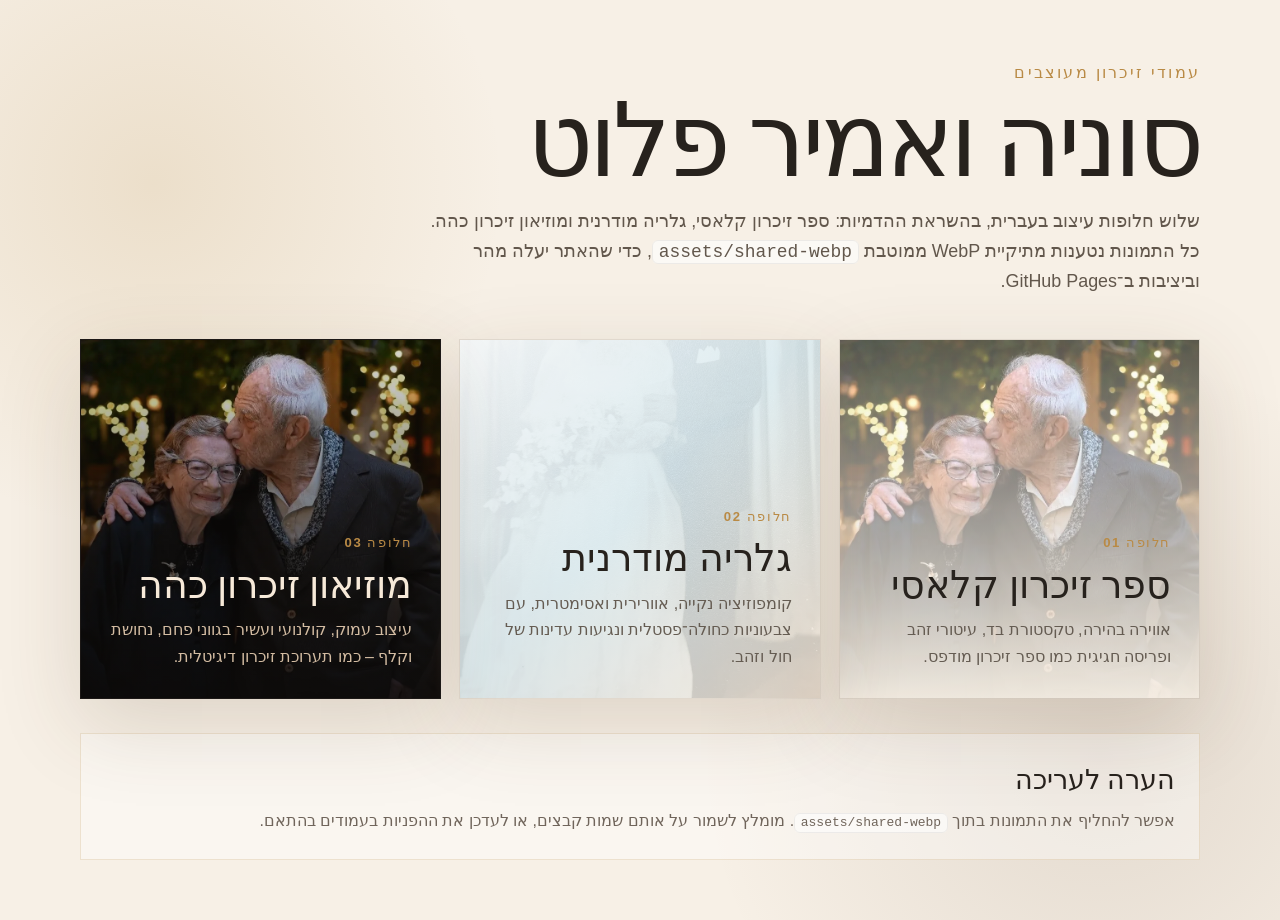
==== commit 016c1553: "Add files via upload" ====
--- a/index.html
+++ b/index.html
@@ -12,7 +12,7 @@
   <main class="option-index">
     <p class="index-kicker">עמודי זיכרון מעוצבים</p>
     <h1>סוניה ואמיר פלוט</h1>
-    <p class="index-intro">שלוש חלופות עיצוב בעברית, המבוססות על שפת העיצוב של ההדמיות: ספר זיכרון קלאסי, גלריה מודרנית ומוזיאון זיכרון כהה. כל התמונות בעמודים נטענות מהתיקייה הממוטבת <code>assets/shared-webp</code>, כדי שהאתר יעלה מהר יותר ב־GitHub Pages.</p>
+    <p class="index-intro">שלוש חלופות עיצוב בעברית, בהשראת ההדמיות: ספר זיכרון קלאסי, גלריה מודרנית ומוזיאון זיכרון כהה. כל התמונות נטענות מתיקיית WebP ממוטבת <code>assets/shared-webp</code>, כדי שהאתר יעלה מהר וביציבות ב־GitHub Pages.</p>
 
     <section class="option-grid" aria-label="בחירת עיצוב">
       <a class="option-card classic-card" href="option-1-classic-book.html">
@@ -23,7 +23,7 @@
       <a class="option-card gallery-card" href="option-2-modern-gallery.html">
         <span>חלופה 02</span>
         <h2>גלריה מודרנית</h2>
-        <p>קומפוזיציה נקייה, אסימטרית ומערכת תמונות מוקפדת בסגנון מגזין יוקרתי.</p>
+        <p>קומפוזיציה נקייה, אוורירית ואסימטרית, עם צבעוניות כחולה־פסטלית ונגיעות עדינות של חול וזהב.</p>
       </a>
       <a class="option-card museum-card" href="option-3-dark-museum.html">
         <span>חלופה 03</span>
--- a/assets/css/styles.css
+++ b/assets/css/styles.css
@@ -650,3 +650,504 @@
 .gallery-track img,
 .full-gallery-grid img,
 .polaroid-card img { background: rgba(180,150,105,.12); }
+
+/* ------------------------------------------------------------------
+   Final polish pass requested after live review
+   1. Option 2 full gallery: no sticky overlap, no cropped masonry gaps.
+   2. Option 3 hero: split composition so title never sits on faces.
+   3. Stronger distinction between the three pages through different order/content.
+------------------------------------------------------------------ */
+
+/* Full gallery page: header should not cover images while scrolling */
+.gallery-page-shell .site-header {
+  position: relative;
+  background: #f7f3ea;
+  box-shadow: none;
+}
+.gallery-page-shell .site-nav a.active,
+.gallery-page-shell .site-nav a:hover { color: var(--sage-dark); }
+.gallery-page-intro { max-width: 930px; }
+.gallery-page-hero {
+  padding-block: clamp(58px, 8vw, 110px) clamp(36px, 6vw, 68px);
+  margin-block-end: 0;
+}
+.gallery-curator {
+  display: grid;
+  grid-template-columns: minmax(0, .95fr) minmax(280px, .62fr);
+  gap: clamp(26px, 4vw, 70px);
+  align-items: end;
+  padding-block: clamp(42px, 6vw, 72px) 20px;
+  border-block-end: 1px solid rgba(63,98,93,.14);
+}
+.gallery-curator h2,
+.collection-heading h2 {
+  font-family: var(--serif);
+  font-weight: 500;
+  line-height: 1.08;
+  margin: 0;
+}
+.gallery-curator h2 { font-size: clamp(2.2rem, 4.8vw, 4.8rem); letter-spacing: -.035em; }
+.gallery-curator p:last-child { margin: 0; color: #58655f; font-size: 1.05rem; }
+.gallery-collection { padding-block: clamp(30px, 5vw, 64px); }
+.gallery-collection + .gallery-collection { border-block-start: 1px solid rgba(63,98,93,.12); }
+.collection-heading {
+  display: flex;
+  align-items: end;
+  justify-content: space-between;
+  gap: 24px;
+  margin-block-end: 24px;
+}
+.collection-heading h2 { font-size: clamp(2rem, 4vw, 3.8rem); }
+
+/* Replace brittle fixed CSS-grid masonry with real column flow.
+   This keeps original photo ratios and avoids empty gaps/strange cropping. */
+.modern-masonry-gallery.full-gallery-grid {
+  display: block;
+  columns: 3 280px;
+  column-gap: clamp(14px, 2vw, 24px);
+  width: 100%;
+  margin: 0;
+}
+.modern-masonry-gallery.full-gallery-grid figure {
+  display: inline-block;
+  width: 100%;
+  margin: 0 0 clamp(14px, 2vw, 24px);
+  break-inside: avoid;
+  page-break-inside: avoid;
+  border: 10px solid rgba(255,255,255,.88);
+  background: #fbf8f1;
+  box-shadow: 0 18px 46px rgba(32,52,48,.14);
+  overflow: hidden;
+  aspect-ratio: auto;
+}
+.modern-masonry-gallery.full-gallery-grid figure:nth-child(3n),
+.modern-masonry-gallery.full-gallery-grid figure:nth-child(5n) {
+  grid-row: auto;
+  grid-column: auto;
+}
+.modern-masonry-gallery.full-gallery-grid img {
+  inline-size: 100%;
+  block-size: auto;
+  height: auto;
+  object-fit: contain;
+  filter: sepia(.035) contrast(.98) saturate(.96);
+}
+.modern-masonry-gallery.full-gallery-grid figcaption {
+  position: static;
+  inset: auto;
+  background: rgba(247,243,234,.96);
+  color: #30433f;
+  border-block-start: 1px solid rgba(63,98,93,.12);
+  padding: .65rem .8rem;
+  font-size: .88rem;
+  font-weight: 800;
+}
+.compact-docs-gallery.full-gallery-grid { columns: 4 220px; }
+
+/* Option 2 becomes more gallery/editorial and less like option 1 */
+.design-gallery .gallery-band {
+  margin-block-start: clamp(42px, 7vw, 78px);
+  margin-block-end: clamp(42px, 7vw, 82px);
+}
+.design-gallery .modern-tributes { padding-block: clamp(30px, 6vw, 74px); }
+.design-gallery .gallery-story {
+  border-block: 1px solid rgba(63,98,93,.14);
+  padding-block: clamp(42px, 6vw, 82px);
+}
+.design-gallery .gallery-timeline { margin-block-start: 0; }
+
+/* Option 3 split hero: image has its own museum panel, text is on a separate dark field. */
+.museum-hero-split {
+  min-height: 680px;
+  padding: 0;
+  display: grid;
+  grid-template-columns: minmax(420px, 1.08fr) minmax(420px, .92fr);
+  align-items: stretch;
+  background:
+    radial-gradient(circle at 90% 24%, rgba(189,119,71,.13), transparent 25%),
+    linear-gradient(90deg, #171312, #0f0d0d 58%, #130f0f);
+  overflow: hidden;
+}
+.museum-hero-split::before {
+  background:
+    linear-gradient(90deg, rgba(15,13,12,.08), rgba(15,13,12,.58) 52%, rgba(15,13,12,.9));
+  z-index: 1;
+  pointer-events: none;
+}
+.museum-hero-split .museum-portrait {
+  grid-column: 1;
+  grid-row: 1;
+  margin: 0;
+  min-height: 680px;
+  position: relative;
+  overflow: hidden;
+  border-inline-end: 1px solid rgba(189,119,71,.22);
+}
+.museum-hero-split .museum-portrait::after {
+  content: '';
+  position: absolute;
+  inset: 0;
+  background: linear-gradient(90deg, rgba(15,13,12,.08), rgba(15,13,12,.38));
+  pointer-events: none;
+}
+.museum-hero-split .museum-portrait img {
+  position: relative !important;
+  inset: auto !important;
+  inline-size: 100%;
+  block-size: 100%;
+  width: 100%;
+  height: 100%;
+  object-fit: cover;
+  object-position: center 42%;
+  filter: grayscale(.82) sepia(.25) brightness(.82) contrast(.98);
+  z-index: 0;
+}
+.museum-hero-split .museum-hero-panel {
+  grid-column: 2;
+  grid-row: 1;
+  align-self: center;
+  justify-self: center;
+  width: min(580px, calc(100% - 72px));
+  margin: 0;
+  padding: clamp(30px, 4vw, 52px);
+  background: rgba(22,18,18,.88);
+  border: 1px solid rgba(189,119,71,.3);
+  box-shadow: 0 30px 100px rgba(0,0,0,.5);
+}
+.museum-hero-split .museum-hero-panel h1 { font-size: clamp(4.4rem, 7vw, 7.8rem); }
+.museum-hero-split .hand-note {
+  inset-inline-start: clamp(34px, 5vw, 90px);
+  inset-inline-end: auto;
+  inset-block-end: 46px;
+  z-index: 3;
+  text-align: start;
+  color: var(--copper);
+}
+.museum-hero-split .museum-rail {
+  z-index: 4;
+  background: linear-gradient(180deg, rgba(12,10,9,.62), rgba(12,10,9,.32));
+}
+
+/* Option 3 gets a distinct content rhythm: archive first, then wall text. */
+.design-museum .fragment-gallery { border-block-start: 1px solid rgba(189,119,71,.18); }
+.design-museum .museum-about { border-block: 1px solid rgba(189,119,71,.16); }
+.design-museum .museum-about .museum-quote blockquote { line-height: 1.35; }
+
+@media (max-width: 980px) {
+  .gallery-page-shell .site-header { position: sticky; }
+  .gallery-curator { grid-template-columns: 1fr; align-items: start; }
+  .collection-heading { display: block; }
+  .modern-masonry-gallery.full-gallery-grid,
+  .compact-docs-gallery.full-gallery-grid { columns: 2 220px; }
+
+  .museum-hero-split {
+    grid-template-columns: 1fr;
+    min-height: auto;
+    padding-block-start: 0;
+  }
+  .museum-hero-split .museum-portrait {
+    grid-column: 1;
+    min-height: 430px;
+    border-inline-end: 0;
+    border-block-end: 1px solid rgba(189,119,71,.22);
+  }
+  .museum-hero-split .museum-hero-panel {
+    grid-column: 1;
+    width: min(100% - 40px, 660px);
+    margin: -56px auto 36px;
+    position: relative;
+    z-index: 5;
+  }
+  .museum-hero-split .hand-note { display: none; }
+}
+@media (max-width: 620px) {
+  .modern-masonry-gallery.full-gallery-grid,
+  .compact-docs-gallery.full-gallery-grid { columns: 1; }
+  .gallery-page-hero { padding-block: 44px 28px; }
+  .museum-hero-split .museum-portrait { min-height: 330px; }
+  .museum-hero-split .museum-hero-panel { width: min(100% - 26px, 620px); margin-block-start: -34px; padding: 24px; }
+}
+/* Keep the museum side rail on the photo side in the split hero, away from the title panel. */
+.museum-hero-split .museum-rail {
+  inset-inline-start: 0;
+  inset-inline-end: auto;
+  border-inline-start: 0;
+  border-inline-end: 1px solid rgba(189,119,71,.55);
+}
+
+
+/* ==================================================================
+   FINAL MOBILE + QA POLISH PASS
+   Purpose: stronger mobile layouts, faster galleries, no title-over-face,
+   and clearer distinction among the three design directions.
+================================================================== */
+html { overflow-x: hidden; }
+body { overflow-x: clip; }
+[id] { scroll-margin-block-start: 92px; }
+.site-header { inset-inline: 0; }
+.site-nav a { white-space: nowrap; }
+.nav-toggle { border-radius: 999px; }
+img { -webkit-user-drag: none; }
+.lightbox img { content-visibility: visible; }
+
+/* Improve touch targets and prevent accidental overflow */
+.outline-button, .copper-button, .ghost-button, .document-links a, .candle-button, .gallery-page-back {
+  min-block-size: 46px;
+  border-radius: 0;
+  text-align: center;
+}
+.gallery-arrow { touch-action: manipulation; }
+.gallery-track { overscroll-behavior-inline: contain; }
+
+/* Design 1: closer to luxury printed memorial book */
+.design-classic .site-header { box-shadow: 0 10px 30px rgba(120, 82, 42, .045); }
+.classic-hero-copy { max-inline-size: 680px; margin-inline: auto; }
+.classic-duo { border-radius: 2px; }
+.classic-gallery { padding-inline: clamp(20px, 4vw, 56px); }
+.classic-track img { object-position: center; }
+.design-classic .quote-grid blockquote { border-radius: 2px; }
+
+/* Design 2: distinct contemporary gallery system */
+.design-gallery .gallery-hero { background: linear-gradient(135deg, #f8f4eb 0%, #edf3ef 100%); }
+.design-gallery .gallery-band { border-radius: 18px; }
+.design-gallery .gallery-band-title h2 { color: #24423d; }
+.design-gallery .magazine-track img { border-radius: 10px; }
+.design-gallery .quote-grid blockquote { border-color: rgba(63,98,93,.2); background: rgba(255,255,255,.74); }
+.gallery-page-shell .site-header { z-index: 50; }
+.gallery-page-shell main { background: linear-gradient(180deg, #f7f3ea 0%, #eef5f1 45%, #f7f3ea 100%); }
+.modern-masonry-gallery.full-gallery-grid figure { border-radius: 14px; }
+.modern-masonry-gallery.full-gallery-grid figcaption { min-block-size: 44px; display: flex; align-items: center; }
+
+/* Design 3: museum/exhibition, title never covers faces */
+.design-museum .site-header { box-shadow: 0 10px 38px rgba(0,0,0,.28); }
+.museum-hero-split .museum-portrait img { object-position: 47% 42%; }
+.museum-hero-split .museum-hero-panel { border-radius: 0; }
+.design-museum .fragment-gallery { padding-block-start: clamp(42px, 7vw, 80px); }
+.design-museum .note-cards blockquote { border: 1px solid rgba(189,119,71,.18); }
+.design-museum .museum-footer { background-position: center 48%; }
+
+@media (min-width: 1180px) {
+  .museum-hero-split { grid-template-columns: minmax(520px, 1fr) minmax(520px, .92fr); }
+  .museum-hero-split .museum-hero-panel { transform: translateX(-2vw); }
+}
+
+@media (max-width: 980px) {
+  body { line-height: 1.72; }
+  .desktop-only { display: none !important; }
+  .site-header { min-block-size: 64px; padding-inline: 14px; gap: 12px; }
+  .brand { font-size: .95rem; }
+  .monogram { inline-size: 46px; block-size: 46px; }
+  .nav-toggle { display: inline-flex; align-items: center; justify-content: center; margin-inline-start: auto; min-block-size: 42px; padding-inline: 1rem; background: rgba(255,255,255,.3); }
+  .site-nav { inset-block-start: calc(100% + 8px); inset-inline: 14px; max-block-size: calc(100vh - 92px); overflow: auto; border-radius: 18px; }
+  .site-nav a { white-space: normal; font-size: 1rem; }
+  .section-wrap { inline-size: min(100% - 28px, 1180px); }
+
+  .classic-hero, .gallery-hero { padding: 0; }
+  .classic-hero-copy, .gallery-hero-copy { padding: 34px 22px 28px; text-align: center; justify-self: center; }
+  .classic-hero-copy h1, .gallery-hero-copy h1, .museum-hero-panel h1 { font-size: clamp(3.45rem, 15vw, 5.1rem); line-height: .92; letter-spacing: -.055em; }
+  .classic-hero-copy .title-rule { inline-size: min(220px, 62vw); }
+  .classic-hero-image, .gallery-hero-photo { inline-size: 100%; min-block-size: 0; }
+  .classic-hero-image img, .gallery-hero-photo img { block-size: clamp(280px, 66vw, 460px); object-fit: cover; }
+  .classic-hero-image img { object-position: center 40%; }
+  .gallery-hero-photo img { object-position: center 38%; }
+  .gallery-hero-photo::before { inset: 20px 24px 12px 18px; }
+  .gallery-hero-photo::after { display: none; }
+  .gallery-hero-photo figcaption { inset-inline-start: 16px; inset-block-end: 12px; }
+
+  .classic-intro { padding-block: 30px 18px; }
+  .classic-duo { margin-block-start: 12px; padding: 26px 20px; gap: 24px; }
+  .classic-gallery, .classic-timeline, .classic-tributes, .memorial-documents { padding-block: 36px; }
+  .quote-grid { gap: 14px; }
+  .quote-grid blockquote { padding: 22px; }
+  .timeline-row, .journey-path { gap: 16px; }
+  .timeline-row li, .journey-path li { align-items: stretch; text-align: start; padding: 18px; border: 1px solid rgba(185,145,77,.18); background: rgba(255,255,255,.32); }
+  .timeline-row li span, .journey-path li span { margin-inline: 0; }
+
+  .gallery-story { gap: 24px; padding-inline: 0; }
+  .polaroid-card { max-inline-size: 330px; justify-self: center; }
+  .gallery-band { display: block; padding: 22px; border-radius: 18px; }
+  .gallery-band-title { margin-block-end: 20px; }
+  .gallery-band-title h2 { font-size: clamp(2rem, 11vw, 3.3rem); }
+  .magazine-track img, .classic-track img, .collage-track img { block-size: clamp(210px, 54vw, 300px) !important; }
+  .gallery-arrow { background: rgba(255,255,255,.82); box-shadow: 0 10px 26px rgba(33,30,25,.12); }
+  .gallery-arrow.prev { inset-inline-start: 6px; }
+  .gallery-arrow.next { inset-inline-end: 6px; }
+
+  .gallery-page-shell .site-header { position: sticky; top: 0; }
+  .gallery-page-hero h1 { font-size: clamp(3rem, 14vw, 5rem); }
+  .gallery-curator { padding-block: 34px 18px; }
+  .gallery-collection { padding-block: 30px; }
+  .modern-masonry-gallery.full-gallery-grid figure { border-width: 7px; border-radius: 12px; }
+
+  .museum-header .candle-button { display: none; }
+  .museum-hero-split { padding-block-start: 0; }
+  .museum-hero-split .museum-portrait { min-block-size: clamp(320px, 72vw, 510px); }
+  .museum-hero-split .museum-portrait img { object-position: center 42%; }
+  .museum-hero-split .museum-hero-panel { margin-block: -44px 34px; width: min(100% - 32px, 620px); }
+  .museum-rail { display: none; }
+  .museum-about .parchment-panel, .museum-quote { padding: 30px 22px; }
+  .museum-journey, .museum-tributes { padding-inline: 18px; }
+  .note-cards { gap: 14px; }
+  .share-memory { justify-self: start; }
+  .museum-footer { min-block-size: 160px; padding-inline: 18px; }
+}
+
+@media (max-width: 520px) {
+  .site-header { min-block-size: 60px; }
+  .nav-toggle { font-size: .92rem; }
+  .section-heading h2, .chapter-heading h2 { line-height: 1.04; }
+  .classic-hero-copy h1, .gallery-hero-copy h1, .museum-hero-panel h1 { font-size: clamp(3.05rem, 17vw, 4.25rem); }
+  .life-dates { font-size: .95rem; }
+  .eyebrow { font-size: .72rem; letter-spacing: .12em; }
+  .classic-duo h3 { font-size: 1.85rem; }
+  .document-links { flex-direction: column; align-items: stretch; }
+  .document-links a { inline-size: 100%; }
+  .button-row { flex-direction: column; align-items: stretch; }
+  .button-row a { inline-size: 100%; }
+  .modern-masonry-gallery.full-gallery-grid { columns: 1 !important; }
+  .modern-masonry-gallery.full-gallery-grid figure { margin-block-end: 18px; }
+  .gallery-page-back { inline-size: 100%; justify-content: center; }
+  .museum-hero-split .museum-hero-panel { padding: 22px 18px; width: min(100% - 24px, 620px); }
+  .museum-hero-panel p:not(.eyebrow):not(.life-dates) { font-size: .98rem; }
+}
+
+@media (prefers-reduced-motion: reduce) {
+  *, *::before, *::after { scroll-behavior: auto !important; transition-duration: .001ms !important; animation-duration: .001ms !important; }
+}
+
+
+/* ==================================================================
+   Option 2 final palette pass: pastel blue gallery with soft accents
+   Requested: blue pastel palette + subtle complementary touches.
+================================================================== */
+.design-gallery,
+.gallery-page-shell {
+  --gold: #5f92a6;
+  --sage: #dceff6;
+  --sage-dark: #365f72;
+  --sand: #fff4e6;
+  --paper: #f7fbfd;
+  --muted: #5c7079;
+  --deep: #1f3a46;
+  --line: rgba(95, 146, 166, .24);
+  --accent-rose: #d9a7aa;
+  --accent-honey: #e7c982;
+  --accent-sea: #9cc9d8;
+  background: #f7fbfd;
+  color: #203943;
+}
+.gallery-card::before {
+  background:
+    linear-gradient(135deg, rgba(247,251,253,.95), rgba(220,239,246,.86) 48%, rgba(255,244,230,.76)),
+    url('../shared-webp/photo-14.webp') center/cover;
+}
+.design-gallery .paper-grain,
+.gallery-page-shell .paper-grain {
+  background:
+    radial-gradient(circle at 12% 14%, rgba(156,201,216,.28), transparent 30%),
+    radial-gradient(circle at 86% 18%, rgba(217,167,170,.18), transparent 24%),
+    radial-gradient(circle at 74% 78%, rgba(231,201,130,.16), transparent 26%),
+    repeating-linear-gradient(90deg, rgba(54,95,114,.022), rgba(54,95,114,.022) 1px, transparent 1px, transparent 6px),
+    #f7fbfd;
+}
+.design-gallery .site-header,
+.gallery-page-shell .site-header {
+  background: rgba(247, 251, 253, .94);
+  border-bottom-color: rgba(95,146,166,.18);
+}
+.design-gallery .site-nav a,
+.gallery-page-shell .site-nav a { color: #395660; }
+.design-gallery .site-nav a.active,
+.design-gallery .site-nav a:hover,
+.gallery-page-shell .site-nav a.active,
+.gallery-page-shell .site-nav a:hover,
+.design-gallery .text-link,
+.design-gallery .eyebrow,
+.gallery-page-shell .eyebrow,
+.gallery-page-back { color: var(--sage-dark); }
+.design-gallery .gallery-hero {
+  background:
+    linear-gradient(135deg, rgba(247,251,253,.98) 0%, rgba(226,242,248,.92) 54%, rgba(255,246,236,.84) 100%);
+}
+.design-gallery .gallery-hero-photo::before {
+  background: linear-gradient(135deg, var(--accent-sea), #eef8fb);
+  opacity: .72;
+}
+.design-gallery .gallery-hero-photo::after { color: rgba(54,95,114,.28); }
+.design-gallery .gallery-hero-photo figcaption {
+  background: rgba(247,251,253,.82);
+  color: #48616a;
+}
+.design-gallery .outline-button,
+.gallery-page-back {
+  color: var(--sage-dark);
+  border-color: rgba(54,95,114,.36);
+  background: rgba(255,255,255,.34);
+}
+.design-gallery .outline-button:hover,
+.gallery-page-back:hover {
+  background: rgba(220,239,246,.72);
+  border-color: var(--sage-dark);
+}
+.design-gallery .gallery-band {
+  background:
+    linear-gradient(135deg, rgba(220,239,246,.86), rgba(247,251,253,.76) 54%, rgba(255,244,230,.72));
+  border-color: rgba(95,146,166,.18);
+  box-shadow: 0 18px 50px rgba(49,91,108,.10);
+}
+.design-gallery .gallery-band-title h2,
+.gallery-curator h2,
+.collection-heading h2 { color: #243f4b; }
+.design-gallery .magazine-track img {
+  border: 1px solid rgba(95,146,166,.18);
+  box-shadow: 0 12px 28px rgba(49,91,108,.11);
+}
+.design-gallery .gallery-story {
+  border-block-color: rgba(95,146,166,.14);
+  background: linear-gradient(180deg, rgba(255,255,255,.34), rgba(220,239,246,.18));
+}
+.design-gallery .gallery-story blockquote {
+  border-inline-start-color: var(--accent-rose);
+  color: #2f4c58;
+}
+.design-gallery .polaroid-card {
+  background: #ffffff;
+  box-shadow: 0 18px 52px rgba(49,91,108,.14);
+}
+.design-gallery .quote-grid blockquote {
+  background: rgba(255,255,255,.78);
+  border-color: rgba(95,146,166,.18);
+  box-shadow: 0 14px 40px rgba(49,91,108,.09);
+}
+.design-gallery .quote-grid blockquote:nth-child(2) { border-color: rgba(217,167,170,.26); }
+.design-gallery .gallery-timeline {
+  background:
+    linear-gradient(180deg, rgba(220,239,246,.5), rgba(247,251,253,.95)),
+    #f7fbfd;
+}
+.design-gallery .gallery-row li span {
+  background: #f7fbfd;
+  color: var(--sage-dark);
+  border-color: rgba(95,146,166,.46);
+}
+.design-gallery .gallery-footer,
+.gallery-page-shell .gallery-footer {
+  background: linear-gradient(90deg, #dceff6, #f7fbfd 50%, #fff4e6);
+  color: #2c4e5b;
+  border-top-color: rgba(95,146,166,.18);
+}
+.gallery-page-shell main {
+  background: linear-gradient(180deg, #f7fbfd 0%, #eaf6fa 45%, #fff8ee 100%);
+}
+.gallery-curator,
+.gallery-collection + .gallery-collection { border-block-color: rgba(95,146,166,.14); }
+.modern-masonry-gallery.full-gallery-grid figure {
+  border-color: rgba(255,255,255,.9);
+  background: #f7fbfd;
+  box-shadow: 0 18px 46px rgba(49,91,108,.13);
+}
+.modern-masonry-gallery.full-gallery-grid figcaption {
+  background: rgba(247,251,253,.96);
+  color: #284754;
+  border-block-start-color: rgba(95,146,166,.14);
+}
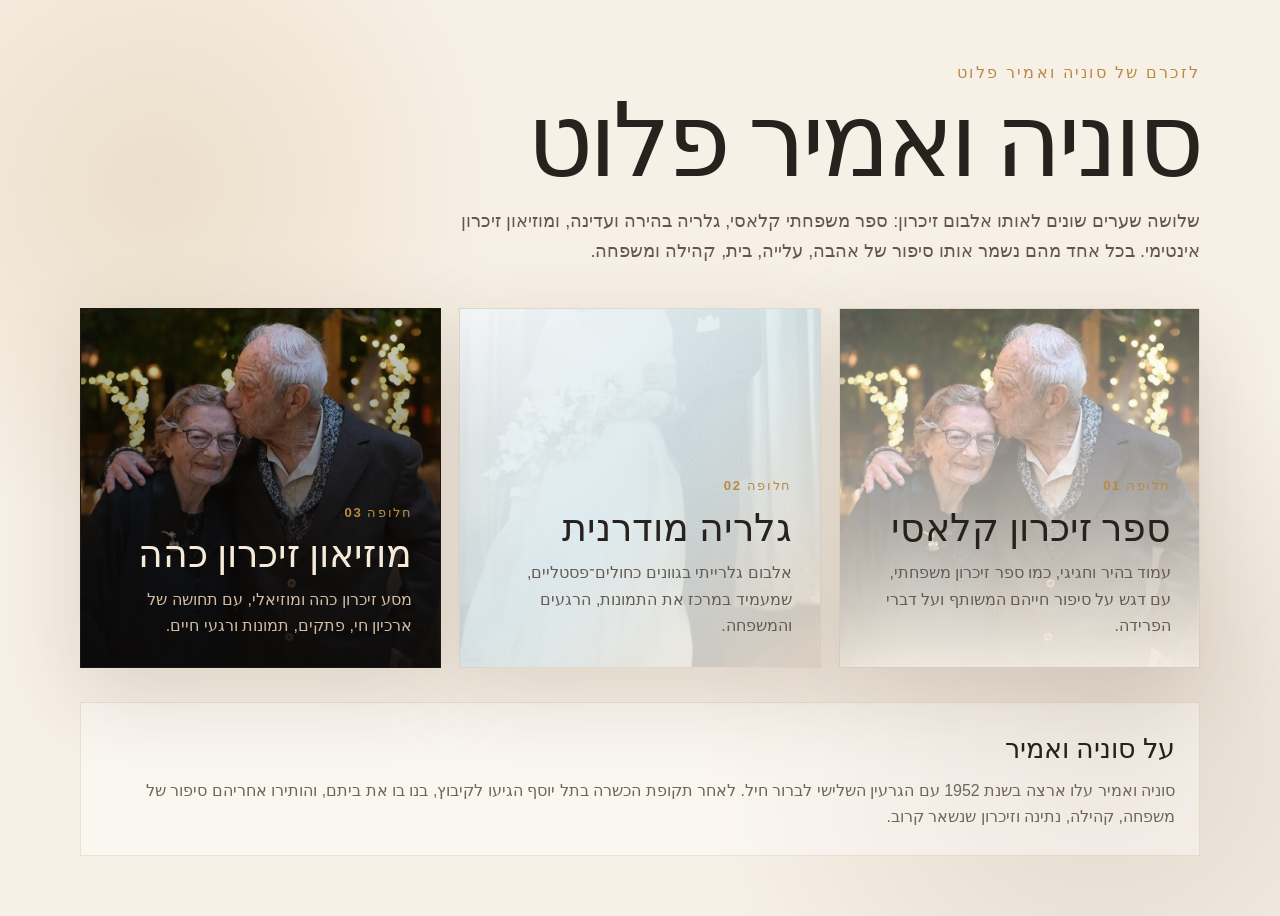
==== commit 3e8e7071: "Add files via upload" ====
--- a/index.html
+++ b/index.html
@@ -10,31 +10,31 @@
 </head>
 <body class="index-page hebrew">
   <main class="option-index">
-    <p class="index-kicker">עמודי זיכרון מעוצבים</p>
+    <p class="index-kicker">לזכרם של סוניה ואמיר פלוט</p>
     <h1>סוניה ואמיר פלוט</h1>
-    <p class="index-intro">שלוש חלופות עיצוב בעברית, בהשראת ההדמיות: ספר זיכרון קלאסי, גלריה מודרנית ומוזיאון זיכרון כהה. כל התמונות נטענות מתיקיית WebP ממוטבת <code>assets/shared-webp</code>, כדי שהאתר יעלה מהר וביציבות ב־GitHub Pages.</p>
+    <p class="index-intro">שלושה שערים שונים לאותו אלבום זיכרון: ספר משפחתי קלאסי, גלריה בהירה ועדינה, ומוזיאון זיכרון אינטימי. בכל אחד מהם נשמר אותו סיפור של אהבה, עלייה, בית, קהילה ומשפחה.</p>
 
     <section class="option-grid" aria-label="בחירת עיצוב">
       <a class="option-card classic-card" href="option-1-classic-book.html">
         <span>חלופה 01</span>
         <h2>ספר זיכרון קלאסי</h2>
-        <p>אווירה בהירה, טקסטורת בד, עיטורי זהב ופריסה חגיגית כמו ספר זיכרון מודפס.</p>
+        <p>עמוד בהיר וחגיגי, כמו ספר זיכרון משפחתי, עם דגש על סיפור חייהם המשותף ועל דברי הפרידה.</p>
       </a>
       <a class="option-card gallery-card" href="option-2-modern-gallery.html">
         <span>חלופה 02</span>
         <h2>גלריה מודרנית</h2>
-        <p>קומפוזיציה נקייה, אוורירית ואסימטרית, עם צבעוניות כחולה־פסטלית ונגיעות עדינות של חול וזהב.</p>
+        <p>אלבום גלרייתי בגוונים כחולים־פסטליים, שמעמיד במרכז את התמונות, הרגעים והמשפחה.</p>
       </a>
       <a class="option-card museum-card" href="option-3-dark-museum.html">
         <span>חלופה 03</span>
         <h2>מוזיאון זיכרון כהה</h2>
-        <p>עיצוב עמוק, קולנועי ועשיר בגווני פחם, נחושת וקלף – כמו תערוכת זיכרון דיגיטלית.</p>
+        <p>מסע זיכרון כהה ומוזיאלי, עם תחושה של ארכיון חי, פתקים, תמונות ורגעי חיים.</p>
       </a>
     </section>
 
     <section class="index-note">
-      <h2>הערה לעריכה</h2>
-      <p>אפשר להחליף את התמונות בתוך <code>assets/shared-webp</code>. מומלץ לשמור על אותם שמות קבצים, או לעדכן את ההפניות בעמודים בהתאם.</p>
+      <h2>על סוניה ואמיר</h2>
+      <p>סוניה ואמיר עלו ארצה בשנת 1952 עם הגרעין השלישי לברור חיל. לאחר תקופת הכשרה בתל יוסף הגיעו לקיבוץ, בנו בו את ביתם, והותירו אחריהם סיפור של משפחה, קהילה, נתינה וזיכרון שנשאר קרוב.</p>
     </section>
   </main>
 </body>
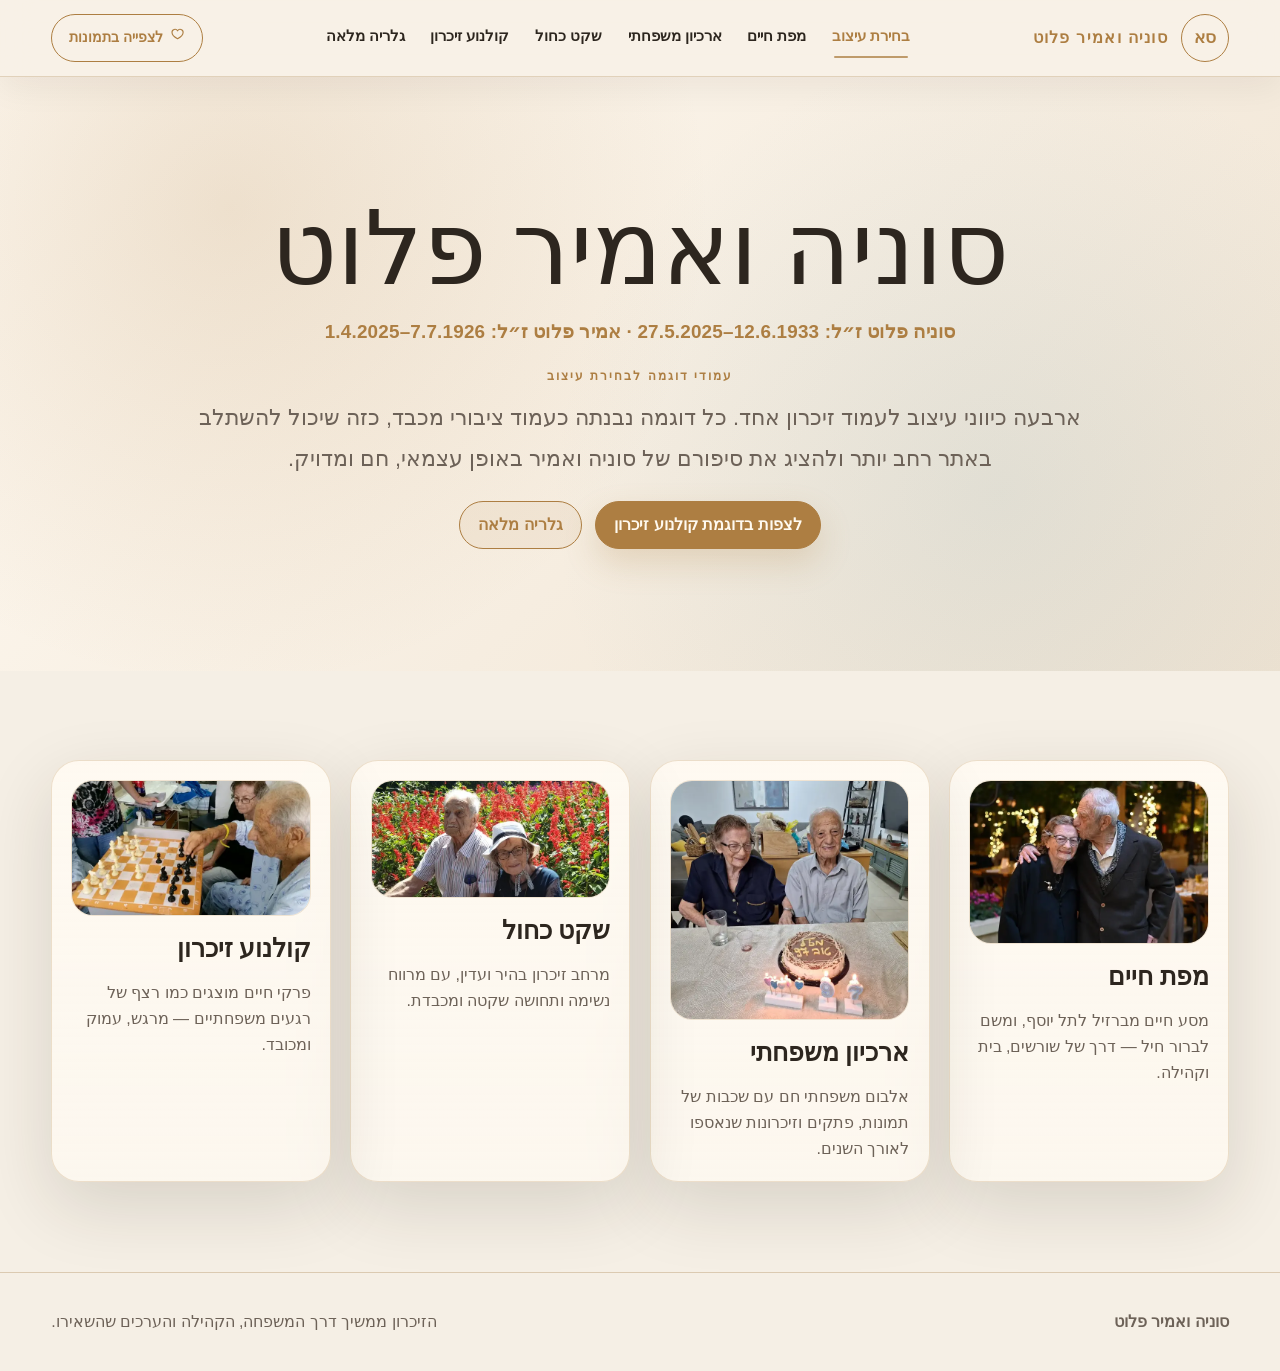
==== commit fe97f29e: "Add files via upload" ====
--- a/index.html
+++ b/index.html
@@ -1,41 +1,45 @@
 <!doctype html>
 <html lang="he" dir="rtl">
 <head>
-  <meta charset="utf-8" />
-  <meta name="viewport" content="width=device-width, initial-scale=1" />
+  <meta charset="utf-8">
+  <meta name="viewport" content="width=device-width, initial-scale=1">
   <title>סוניה ואמיר פלוט | עמודי זיכרון</title>
-  <meta name="description" content="שלוש חלופות עיצוב בעברית לעמודי זיכרון לסוניה ואמיר פלוט." />
-  <link rel="icon" href="data:image/svg+xml,%3Csvg xmlns='http://www.w3.org/2000/svg' viewBox='0 0 64 64'%3E%3Crect width='64' height='64' rx='32' fill='%23f6efe4'/%3E%3Ctext x='32' y='39' text-anchor='middle' font-size='24' fill='%23b98a45'%3E%D7%A1%D7%90%3C/text%3E%3C/svg%3E">
-  <link rel="stylesheet" href="assets/css/styles.css" />
+  <meta name="description" content="עמוד זיכרון לסוניה ואמיר פלוט, עם סיפור חיים, תמונות ותחנות משמעותיות.">
+  <link rel="stylesheet" href="assets/css/new-options.css">
+  <script src="assets/js/new-options.js" defer></script>
 </head>
-<body class="index-page hebrew">
-  <main class="option-index">
-    <p class="index-kicker">לזכרם של סוניה ואמיר פלוט</p>
-    <h1>סוניה ואמיר פלוט</h1>
-    <p class="index-intro">שלושה שערים שונים לאותו אלבום זיכרון: ספר משפחתי קלאסי, גלריה בהירה ועדינה, ומוזיאון זיכרון אינטימי. בכל אחד מהם נשמר אותו סיפור של אהבה, עלייה, בית, קהילה ומשפחה.</p>
-
-    <section class="option-grid" aria-label="בחירת עיצוב">
-      <a class="option-card classic-card" href="option-1-classic-book.html">
-        <span>חלופה 01</span>
-        <h2>ספר זיכרון קלאסי</h2>
-        <p>עמוד בהיר וחגיגי, כמו ספר זיכרון משפחתי, עם דגש על סיפור חייהם המשותף ועל דברי הפרידה.</p>
-      </a>
-      <a class="option-card gallery-card" href="option-2-modern-gallery.html">
-        <span>חלופה 02</span>
-        <h2>גלריה מודרנית</h2>
-        <p>אלבום גלרייתי בגוונים כחולים־פסטליים, שמעמיד במרכז את התמונות, הרגעים והמשפחה.</p>
-      </a>
-      <a class="option-card museum-card" href="option-3-dark-museum.html">
-        <span>חלופה 03</span>
-        <h2>מוזיאון זיכרון כהה</h2>
-        <p>מסע זיכרון כהה ומוזיאלי, עם תחושה של ארכיון חי, פתקים, תמונות ורגעי חיים.</p>
-      </a>
-    </section>
-
-    <section class="index-note">
-      <h2>על סוניה ואמיר</h2>
-      <p>סוניה ואמיר עלו ארצה בשנת 1952 עם הגרעין השלישי לברור חיל. לאחר תקופת הכשרה בתל יוסף הגיעו לקיבוץ, בנו בו את ביתם, והותירו אחריהם סיפור של משפחה, קהילה, נתינה וזיכרון שנשאר קרוב.</p>
-    </section>
-  </main>
+<body class="index-page">
+<a class="skip-link" href="#main">דילוג לתוכן המרכזי</a>
+<header class="site-header">
+  <a class="brand" href="index.html" aria-label="דף הבית"><span class="brand-mark">סא</span><span>סוניה ואמיר פלוט</span></a>
+  <button class="nav-toggle" type="button" data-nav-toggle aria-controls="site-nav" aria-expanded="false" aria-label="פתיחת תפריט"><span data-menu-icon></span></button>
+  <nav class="site-nav" id="site-nav" data-nav aria-label="ניווט ראשי"><a href="index.html" class="is-active">בחירת עיצוב</a><a href="option-4-journey-map.html" class="">מפת חיים</a><a href="option-5-family-archive.html" class="">ארכיון משפחתי</a><a href="option-6-pastel-blue.html" class="">שקט כחול</a><a href="option-7-cinematic.html" class="">קולנוע זיכרון</a><a href="gallery-full.html" class="">גלריה מלאה</a></nav>
+  <a class="header-action" href="gallery-full.html"><span data-heart-icon></span> לצפייה בתמונות</a>
+</header>
+<main id="main">
+  <section class="index-hero">
+    <div class="index-hero-inner">
+      <h1 class="display">סוניה ואמיר פלוט</h1>
+      <p class="dates">סוניה פלוט ז״ל: 12.6.1933–27.5.2025 · אמיר פלוט ז״ל: 7.7.1926–1.4.2025</p>
+      <p class="eyebrow">עמודי דוגמה לבחירת עיצוב</p>
+      <p class="lead muted">ארבעה כיווני עיצוב לעמוד זיכרון אחד. כל דוגמה נבנתה כעמוד ציבורי מכבד, כזה שיכול להשתלב באתר רחב יותר ולהציג את סיפורם של סוניה ואמיר באופן עצמאי, חם ומדויק.</p>
+      <div class="btn-row" style="justify-content:center"><a class="btn" href="option-7-cinematic.html">לצפות בדוגמת קולנוע זיכרון</a><a class="btn secondary" href="gallery-full.html">גלריה מלאה</a></div>
+    </div>
+  </section>
+  <section class="section">
+    <div class="container index-grid">
+      <a class="index-card" href="option-4-journey-map.html"><div class="photo-cover"><img class="" data-full="assets/shared-webp/photo-24.webp" src="assets/thumbs-webp/photo-24.webp" alt="סוניה ואמיר יחד" loading="lazy" decoding="async" width="1275" height="866"></div><strong>מפת חיים</strong><span class="muted">מסע חיים מברזיל לתל יוסף, ומשם לברור חיל — דרך של שורשים, בית וקהילה.</span></a>
+      <a class="index-card" href="option-5-family-archive.html"><div class="photo-cover"><img class="" data-full="assets/shared-webp/photo-13.webp" src="assets/thumbs-webp/photo-13.webp" alt="רגע משפחתי" loading="lazy" decoding="async" width="1100" height="1100"></div><strong>ארכיון משפחתי</strong><span class="muted">אלבום משפחתי חם עם שכבות של תמונות, פתקים וזיכרונות שנאספו לאורך השנים.</span></a>
+      <a class="index-card" href="option-6-pastel-blue.html"><div class="photo-cover"><img class="" data-full="assets/shared-webp/photo-10.webp" src="assets/thumbs-webp/photo-10.webp" alt="טיול משפחתי" loading="lazy" decoding="async" width="1100" height="534"></div><strong>שקט כחול</strong><span class="muted">מרחב זיכרון בהיר ועדין, עם מרווח נשימה ותחושה שקטה ומכבדת.</span></a>
+      <a class="index-card" href="option-7-cinematic.html"><div class="photo-cover"><img class="" data-full="assets/shared-webp/photo-12.webp" src="assets/thumbs-webp/photo-12.webp" alt="רגע זוגי סביב משחק" loading="lazy" decoding="async" width="1100" height="619"></div><strong>קולנוע זיכרון</strong><span class="muted">פרקי חיים מוצגים כמו רצף של רגעים משפחתיים — מרגש, עמוק ומכובד.</span></a>
+    </div>
+  </section>
+</main>
+<footer class="footer">
+  <div class="footer-inner">
+    <strong>סוניה ואמיר פלוט</strong>
+    <span>הזיכרון ממשיך דרך המשפחה, הקהילה והערכים שהשאירו.</span>
+  </div>
+</footer>
 </body>
 </html>
--- a/assets/css/new-options.css
+++ b/assets/css/new-options.css
@@ -0,0 +1,1510 @@
+:root {
+  --font-serif: Georgia, 'Times New Roman', serif;
+  --font-sans: Arial, 'Noto Sans Hebrew', 'Segoe UI', sans-serif;
+  --radius-xl: 34px;
+  --radius-lg: 22px;
+  --shadow-soft: 0 24px 70px rgba(39, 32, 22, .14);
+  --shadow-strong: 0 30px 90px rgba(0, 0, 0, .22);
+  --page-pad: clamp(1rem, 4vw, 4rem);
+}
+
+* { box-sizing: border-box; }
+html { scroll-behavior: smooth; }
+body {
+  margin: 0;
+  direction: rtl;
+  text-align: right;
+  font-family: var(--font-sans);
+  color: var(--ink, #2f2922);
+  background: var(--bg, #f7f1e7);
+  line-height: 1.75;
+  overflow-x: hidden;
+}
+a { color: inherit; text-decoration: none; }
+img { display: block; max-width: 100%; height: auto; }
+button, input, textarea { font: inherit; }
+
+.skip-link {
+  position: absolute;
+  inset-block-start: .75rem;
+  inset-inline-start: .75rem;
+  z-index: 50;
+  padding: .65rem 1rem;
+  background: #fff;
+  color: #111;
+  border-radius: 999px;
+  transform: translateY(-140%);
+  transition: transform .2s ease;
+}
+.skip-link:focus { transform: translateY(0); }
+
+.site-header {
+  position: sticky;
+  inset-block-start: 0;
+  z-index: 20;
+  display: flex;
+  align-items: center;
+  justify-content: space-between;
+  gap: 1rem;
+  padding-block: .85rem;
+  padding-inline: var(--page-pad);
+  background: color-mix(in srgb, var(--header-bg, #fbf7ee) 86%, transparent);
+  border-block-end: 1px solid color-mix(in srgb, var(--line, #d5c2a4) 72%, transparent);
+  backdrop-filter: blur(16px);
+}
+.brand {
+  display: inline-flex;
+  align-items: center;
+  gap: .8rem;
+  font-weight: 800;
+  letter-spacing: .08em;
+  color: var(--brand, var(--accent, #b78942));
+  white-space: nowrap;
+}
+.brand-mark {
+  inline-size: 3rem;
+  block-size: 3rem;
+  display: grid;
+  place-items: center;
+  border: 1px solid currentColor;
+  border-radius: 50%;
+  font-family: var(--font-serif);
+  font-size: 1.05rem;
+  letter-spacing: 0;
+}
+.nav-toggle {
+  display: none;
+  inline-size: 3rem;
+  block-size: 3rem;
+  border: 1px solid color-mix(in srgb, var(--accent, #b78942) 70%, transparent);
+  border-radius: 999px;
+  background: transparent;
+  color: var(--ink, #2f2922);
+  cursor: pointer;
+}
+.nav-toggle svg { inline-size: 1.4rem; block-size: 1.4rem; }
+.site-nav {
+  display: flex;
+  align-items: center;
+  justify-content: center;
+  gap: clamp(.7rem, 2vw, 2.1rem);
+  font-size: .92rem;
+  font-weight: 700;
+}
+.site-nav a {
+  padding-block: .45rem;
+  border-block-end: 2px solid transparent;
+}
+.site-nav a:hover,
+.site-nav a:focus-visible,
+.site-nav a.is-active { color: var(--accent, #b78942); border-block-end-color: currentColor; }
+.header-action {
+  display: inline-flex;
+  align-items: center;
+  gap: .45rem;
+  padding: .7rem 1.05rem;
+  border: 1px solid var(--accent, #b78942);
+  color: var(--accent, #b78942);
+  border-radius: 999px;
+  font-size: .86rem;
+  font-weight: 800;
+}
+.header-action svg,
+.ui-icon { inline-size: 1.1em; block-size: 1.1em; }
+
+main { min-block-size: 70vh; }
+.section { padding-block: clamp(3.5rem, 7vw, 7rem); padding-inline: var(--page-pad); }
+.section-tight { padding-block: clamp(2rem, 4vw, 4.5rem); }
+.container { max-inline-size: 1180px; margin-inline: auto; }
+.eyebrow {
+  margin: 0 0 .55rem;
+  color: var(--accent, #b78942);
+  font-weight: 800;
+  letter-spacing: .16em;
+  text-transform: uppercase;
+  font-size: .78rem;
+}
+.display {
+  font-family: var(--font-serif);
+  font-weight: 500;
+  line-height: 1.02;
+  margin: 0;
+  font-size: clamp(3.1rem, 8vw, 8rem);
+}
+h1, h2, h3 { font-family: var(--font-serif); line-height: 1.13; }
+h2 { margin: 0; font-size: clamp(2.1rem, 5vw, 4.6rem); font-weight: 500; }
+h3 { margin: 0 0 .75rem; font-size: clamp(1.45rem, 2.4vw, 2.1rem); font-weight: 500; }
+p { margin-block: 0 1rem; }
+.lead { font-size: clamp(1.05rem, 1.8vw, 1.35rem); line-height: 1.9; }
+.muted { color: var(--muted, #6f6257); }
+.btn-row { display: flex; flex-wrap: wrap; gap: .8rem; margin-block-start: 1.4rem; }
+.btn {
+  display: inline-flex;
+  align-items: center;
+  justify-content: center;
+  gap: .55rem;
+  min-block-size: 3rem;
+  padding-inline: 1.15rem;
+  border-radius: 999px;
+  border: 1px solid var(--accent, #b78942);
+  background: var(--accent, #b78942);
+  color: var(--btn-text, #fffaf0);
+  font-weight: 800;
+}
+.btn.secondary { background: transparent; color: var(--accent, #b78942); }
+.btn svg { inline-size: 1.15rem; block-size: 1.15rem; }
+
+.photo-cover,
+.photo-contain {
+  position: relative;
+  overflow: hidden;
+  background: color-mix(in srgb, var(--line, #d5c2a4) 35%, transparent);
+}
+.photo-cover img,
+.photo-contain img {
+  inline-size: 100%;
+  block-size: 100%;
+}
+.photo-cover img { object-fit: cover; object-position: center; }
+.photo-contain img { object-fit: contain; }
+.caption {
+  font-size: .82rem;
+  color: var(--muted, #6f6257);
+  margin-block-start: .65rem;
+}
+
+/* shared gallery and lightbox */
+.clickable-photo { cursor: zoom-in; }
+.lightbox {
+  position: fixed;
+  inset: 0;
+  z-index: 100;
+  display: none;
+  place-items: center;
+  padding: 1rem;
+  background: rgba(8, 8, 8, .86);
+}
+.lightbox.is-open { display: grid; }
+.lightbox img {
+  max-inline-size: min(1100px, 94vw);
+  max-block-size: 86vh;
+  object-fit: contain;
+  border-radius: 12px;
+  box-shadow: 0 20px 80px rgba(0,0,0,.55);
+}
+.lightbox button {
+  position: absolute;
+  inset-block-start: 1rem;
+  inset-inline-end: 1rem;
+  inline-size: 3.1rem;
+  block-size: 3.1rem;
+  display: grid;
+  place-items: center;
+  border: 1px solid rgba(255,255,255,.55);
+  border-radius: 999px;
+  background: rgba(255,255,255,.1);
+  color: #fff;
+  cursor: pointer;
+}
+
+/* index */
+.index-page {
+  --bg: #f5efe5;
+  --header-bg: #f8f1e7;
+  --ink: #2d261f;
+  --muted: #6d6258;
+  --accent: #ad7e42;
+  --line: #d8c5a9;
+}
+.index-hero {
+  min-block-size: 58vh;
+  display: grid;
+  place-items: center;
+  padding: clamp(4rem, 9vw, 8rem) var(--page-pad);
+  background:
+    radial-gradient(circle at 18% 20%, rgba(173,126,66,.16), transparent 28rem),
+    linear-gradient(135deg, #fffaf2, #efe5d8);
+}
+.index-hero-inner { max-inline-size: 900px; text-align: center; }
+.index-grid {
+  display: grid;
+  grid-template-columns: repeat(auto-fit, minmax(250px, 1fr));
+  gap: 1.2rem;
+}
+.index-card {
+  display: grid;
+  gap: 1rem;
+  min-block-size: 260px;
+  padding: 1.2rem;
+  border-radius: 28px;
+  background: #fffaf2;
+  border: 1px solid rgba(173,126,66,.22);
+  box-shadow: var(--shadow-soft);
+  transition: transform .2s ease, box-shadow .2s ease;
+}
+.index-card:hover { transform: translateY(-4px); box-shadow: 0 26px 70px rgba(39, 32, 22, .2); }
+.index-card .photo-cover { aspect-ratio: 16/10; border-radius: 20px; }
+.index-card strong { font-family: var(--font-serif); font-size: 1.55rem; line-height: 1.2; }
+
+/* Option 4: Journey Map */
+.page-map {
+  --bg: #f5efe2;
+  --header-bg: #f7f0e5;
+  --ink: #2f332b;
+  --muted: #687160;
+  --accent: #b96f4b;
+  --accent-2: #66806a;
+  --line: #dcc8a8;
+  --btn-text: #fffaf1;
+  background:
+    radial-gradient(circle at 85% 10%, rgba(102,128,106,.16), transparent 26rem),
+    radial-gradient(circle at 14% 60%, rgba(185,111,75,.12), transparent 28rem),
+    var(--bg);
+}
+.map-hero {
+  padding: clamp(3rem, 7vw, 6rem) var(--page-pad) clamp(4rem, 8vw, 8rem);
+  position: relative;
+  overflow: hidden;
+}
+.map-hero::before {
+  content: '';
+  position: absolute;
+  inset: 8% 4% auto auto;
+  inline-size: min(52rem, 82vw);
+  block-size: min(34rem, 48vw);
+  border: 1px dashed rgba(102,128,106,.35);
+  border-radius: 55% 45% 60% 40%;
+  transform: rotate(-8deg);
+  pointer-events: none;
+}
+.map-hero-grid {
+  max-inline-size: 1240px;
+  margin-inline: auto;
+  display: grid;
+  grid-template-columns: minmax(0, .96fr) minmax(0, 1.04fr);
+  gap: clamp(2rem, 6vw, 6rem);
+  align-items: center;
+}
+.map-title-card {
+  position: relative;
+  z-index: 2;
+  padding: clamp(1.5rem, 3vw, 3.2rem);
+  border-radius: 36px;
+  background: rgba(255, 250, 241, .76);
+  border: 1px solid rgba(185,111,75,.25);
+  box-shadow: var(--shadow-soft);
+}
+.map-title-card .display { color: #2e352e; }
+.map-title-card .dates { color: var(--accent); font-weight: 800; margin-block: 1rem 1.25rem; }
+.map-portrait-wrap {
+  position: relative;
+  min-block-size: 540px;
+}
+.map-portrait-main {
+  aspect-ratio: 4/5;
+  border-radius: 45% 45% 32px 32px;
+  box-shadow: var(--shadow-strong);
+  border: 10px solid rgba(255,250,241,.85);
+}
+.map-portrait-main img { object-position: 48% 48%; }
+.map-location {
+  position: absolute;
+  inset-block-end: 2rem;
+  inset-inline-start: -1rem;
+  max-inline-size: 260px;
+  padding: 1.1rem;
+  border-radius: 24px;
+  background: #fff7eb;
+  border: 1px solid rgba(102,128,106,.25);
+  box-shadow: var(--shadow-soft);
+}
+.route-grid {
+  display: grid;
+  grid-template-columns: repeat(auto-fit, minmax(210px, 1fr));
+  gap: 1rem;
+}
+.route-card {
+  position: relative;
+  padding: 1.25rem;
+  border-radius: 26px;
+  background: #fff8ee;
+  border: 1px solid rgba(102,128,106,.18);
+}
+.route-card::before {
+  content: attr(data-step);
+  display: grid;
+  place-items: center;
+  inline-size: 2.4rem;
+  block-size: 2.4rem;
+  border-radius: 50%;
+  margin-block-end: 1rem;
+  background: var(--accent-2);
+  color: white;
+  font-weight: 900;
+}
+.voice-panel {
+  display: grid;
+  grid-template-columns: repeat(2, minmax(0,1fr));
+  gap: 1rem;
+}
+.voice-card {
+  padding: clamp(1.3rem, 3vw, 2.2rem);
+  border-radius: 30px;
+  background: #fffaf1;
+  border: 1px solid rgba(185,111,75,.22);
+  box-shadow: var(--shadow-soft);
+}
+.map-ribbon-gallery {
+  display: grid;
+  grid-template-columns: 1.2fr .8fr 1fr .9fr;
+  gap: 1rem;
+  align-items: stretch;
+}
+.map-ribbon-gallery figure { margin: 0; }
+.map-ribbon-gallery .photo-cover { border-radius: 28px; box-shadow: var(--shadow-soft); }
+.map-ribbon-gallery figure:nth-child(1) .photo-cover { aspect-ratio: 4/5; }
+.map-ribbon-gallery figure:nth-child(2) { margin-block-start: 4rem; }
+.map-ribbon-gallery figure:nth-child(2) .photo-cover { aspect-ratio: 1/1; }
+.map-ribbon-gallery figure:nth-child(3) .photo-cover { aspect-ratio: 4/3; }
+.map-ribbon-gallery figure:nth-child(4) { margin-block-start: 2rem; }
+.map-ribbon-gallery figure:nth-child(4) .photo-cover { aspect-ratio: 3/4; }
+.doc-strip { display: grid; grid-template-columns: repeat(auto-fit, minmax(240px, 1fr)); gap: 1rem; }
+.doc-card { padding: 1.35rem; border-radius: 24px; background: #efe4d2; border: 1px solid rgba(185,111,75,.2); }
+
+/* Option 5: Family Archive */
+.page-archive {
+  --bg: #efe1d4;
+  --header-bg: #f3e5d8;
+  --ink: #372a25;
+  --muted: #78655d;
+  --accent: #b05d47;
+  --accent-2: #8d6f8b;
+  --line: #d6b69e;
+  --btn-text: #fff9f5;
+  background:
+    linear-gradient(90deg, rgba(176,93,71,.08) 1px, transparent 1px),
+    linear-gradient(0deg, rgba(176,93,71,.06) 1px, transparent 1px),
+    var(--bg);
+  background-size: 64px 64px;
+}
+.archive-hero {
+  padding: clamp(2rem, 6vw, 5rem) var(--page-pad) clamp(4rem, 7vw, 7rem);
+}
+.archive-board {
+  max-inline-size: 1280px;
+  margin-inline: auto;
+  display: grid;
+  grid-template-columns: minmax(280px, .75fr) minmax(0, 1.25fr);
+  gap: clamp(1.25rem, 4vw, 3rem);
+  align-items: stretch;
+}
+.archive-title-note {
+  padding: clamp(1.4rem, 3vw, 2.4rem);
+  border-radius: 30px;
+  background: #fff8ef;
+  box-shadow: var(--shadow-soft);
+  position: relative;
+}
+.archive-title-note::before {
+  content: '';
+  position: absolute;
+  inset-block-start: -.75rem;
+  inset-inline-start: 2rem;
+  inline-size: 6rem;
+  block-size: 1.7rem;
+  background: rgba(255,255,255,.45);
+  border: 1px solid rgba(176,93,71,.1);
+  transform: rotate(-3deg);
+}
+.archive-title-note .display { font-size: clamp(3rem, 7vw, 7rem); }
+.archive-collage {
+  display: grid;
+  grid-template-columns: 1fr .82fr;
+  grid-template-rows: 320px 230px;
+  gap: 1rem;
+}
+.archive-collage figure {
+  margin: 0;
+  background: #fff8ef;
+  padding: .75rem;
+  border-radius: 20px;
+  box-shadow: var(--shadow-soft);
+  transform: rotate(var(--tilt, 0deg));
+}
+.archive-collage figure:nth-child(1) { grid-row: span 2; --tilt: 1.5deg; }
+.archive-collage figure:nth-child(2) { --tilt: -2deg; }
+.archive-collage figure:nth-child(3) { --tilt: 2.5deg; }
+.archive-collage .photo-cover { block-size: 100%; border-radius: 14px; }
+.scrapbook-row {
+  display: grid;
+  grid-template-columns: minmax(240px,.75fr) minmax(0,1.25fr);
+  gap: 1rem;
+  align-items: start;
+}
+.scrap-aside { position: sticky; inset-block-start: 6rem; padding: 1.25rem; border-inline-start: 3px solid var(--accent); }
+.scrap-cards { display: grid; gap: 1rem; }
+.scrap-card {
+  padding: 1.35rem;
+  border-radius: 26px;
+  background: color-mix(in srgb, #fff8ef 88%, var(--accent-2));
+  border: 1px solid rgba(176,93,71,.17);
+}
+.memory-tags { display: flex; flex-wrap: wrap; gap: .7rem; }
+.memory-tags span { padding: .75rem 1rem; border-radius: 999px; background: #f7ece1; border: 1px solid rgba(176,93,71,.16); font-weight: 700; }
+.archive-masonry { columns: 3 260px; column-gap: 1rem; }
+.archive-masonry figure { break-inside: avoid; margin: 0 0 1rem; padding: .65rem; background: #fff8ef; border-radius: 18px; box-shadow: var(--shadow-soft); }
+.archive-masonry .photo-cover { border-radius: 12px; aspect-ratio: 4/3; }
+.archive-masonry figure:nth-child(3n+1) .photo-cover { aspect-ratio: 3/4; }
+.archive-masonry figure:nth-child(4n) .photo-cover { aspect-ratio: 1/1; }
+
+/* Option 6: Quiet Blue */
+.page-blue {
+  --bg: #edf5f7;
+  --header-bg: #f3fafb;
+  --ink: #20343d;
+  --muted: #5f7480;
+  --accent: #5f93a5;
+  --accent-2: #d9a0a6;
+  --line: #c2dbe3;
+  --btn-text: #f8feff;
+  background:
+    radial-gradient(circle at 12% 10%, rgba(217,160,166,.18), transparent 25rem),
+    linear-gradient(180deg, #f6fbfc, #edf5f7 45%, #f8fbfa);
+}
+.blue-hero {
+  padding: clamp(3rem, 7vw, 7rem) var(--page-pad);
+}
+.blue-layout {
+  max-inline-size: 1240px;
+  margin-inline: auto;
+  display: grid;
+  grid-template-columns: 1fr minmax(300px, .72fr);
+  gap: clamp(1.5rem, 5vw, 5rem);
+  align-items: end;
+}
+.blue-heading {
+  border-block-start: 1px solid var(--line);
+  padding-block-start: clamp(1.4rem, 3vw, 2.5rem);
+}
+.blue-heading .display { color: #17313b; font-size: clamp(4rem, 11vw, 11rem); letter-spacing: -.04em; }
+.blue-hero-photo {
+  aspect-ratio: 4/5;
+  border-radius: 42px;
+  box-shadow: var(--shadow-soft);
+  border: 1rem solid rgba(255,255,255,.72);
+}
+.blue-dates {
+  display: grid;
+  grid-template-columns: repeat(2, minmax(0,1fr));
+  gap: .8rem;
+  margin-block-start: 1.5rem;
+}
+.blue-date-card {
+  padding: 1rem;
+  border-radius: 20px;
+  background: rgba(255,255,255,.72);
+  border: 1px solid var(--line);
+}
+.blue-story-grid {
+  display: grid;
+  grid-template-columns: minmax(220px,.58fr) minmax(0,1.42fr);
+  gap: clamp(1rem, 4vw, 4rem);
+}
+.blue-index-list { display: grid; gap: .7rem; }
+.blue-index-list a { padding: .8rem 1rem; border-radius: 18px; background: rgba(255,255,255,.62); border: 1px solid var(--line); font-weight: 800; }
+.blue-panels { display: grid; grid-template-columns: repeat(2, minmax(0,1fr)); gap: 1rem; }
+.blue-panel { padding: 1.35rem; border-radius: 28px; background: rgba(255,255,255,.78); border: 1px solid var(--line); }
+.blue-photo-wall { display: grid; grid-template-columns: 1.2fr .8fr 1fr; gap: 1rem; align-items: stretch; }
+.blue-photo-wall figure { margin: 0; }
+.blue-photo-wall .photo-cover { border-radius: 26px; box-shadow: var(--shadow-soft); aspect-ratio: 4/3; }
+.blue-photo-wall figure:nth-child(1) { grid-row: span 2; }
+.blue-photo-wall figure:nth-child(1) .photo-cover { block-size: 100%; aspect-ratio: auto; }
+.blue-photo-wall figure:nth-child(4) { grid-column: span 2; }
+.blue-timeline { list-style: none; padding: 0; margin: 0; display: grid; gap: .9rem; }
+.blue-timeline li { display: grid; grid-template-columns: 7rem 1fr; gap: 1rem; align-items: start; padding: 1rem; border-radius: 22px; background: rgba(255,255,255,.72); border: 1px solid var(--line); }
+.blue-timeline time { color: var(--accent); font-weight: 900; }
+
+/* Option 7: Cinematic */
+.page-cinema {
+  --bg: #090f1a;
+  --header-bg: #0b111d;
+  --ink: #f5efe4;
+  --muted: #b7aa9a;
+  --accent: #d59653;
+  --accent-2: #793b44;
+  --line: #2a3140;
+  --btn-text: #101018;
+  background: #090f1a;
+}
+.page-cinema .site-header { color: var(--ink); }
+.cinema-hero {
+  min-block-size: calc(100vh - 80px);
+  display: grid;
+  grid-template-columns: minmax(0, .92fr) minmax(0, 1.08fr);
+  align-items: stretch;
+  border-block-end: 1px solid rgba(213,150,83,.25);
+}
+.cinema-title {
+  padding: clamp(2rem, 5vw, 5rem) var(--page-pad);
+  display: flex;
+  flex-direction: column;
+  justify-content: center;
+  background:
+    radial-gradient(circle at 12% 20%, rgba(213,150,83,.18), transparent 21rem),
+    linear-gradient(135deg, #101724, #090f1a);
+}
+.cinema-title .display { font-size: clamp(3.6rem, 8.5vw, 9rem); color: #fff8ea; }
+.cinema-frame {
+  position: relative;
+  display: grid;
+  align-items: end;
+  min-block-size: 560px;
+}
+.cinema-frame .photo-cover { position: absolute; inset: 0; }
+.cinema-frame img { object-position: 45% 45%; filter: saturate(.84) contrast(1.08); }
+.cinema-frame::before {
+  content: '';
+  position: absolute;
+  inset: 0;
+  background: linear-gradient(90deg, rgba(9,15,26,.02), rgba(9,15,26,.72));
+  z-index: 1;
+  pointer-events: none;
+}
+.cinema-caption {
+  position: relative;
+  z-index: 2;
+  margin: clamp(1rem, 4vw, 3rem);
+  max-inline-size: 460px;
+  padding: 1rem 1.2rem;
+  border-inline-start: 3px solid var(--accent);
+  background: rgba(9,15,26,.46);
+  backdrop-filter: blur(12px);
+}
+.film-strip {
+  display: grid;
+  grid-template-columns: repeat(6, minmax(190px, 1fr));
+  gap: .8rem;
+  overflow-x: auto;
+  padding-block: 1rem;
+  scrollbar-color: var(--accent) transparent;
+}
+.film-strip figure { margin: 0; min-inline-size: 190px; padding: .5rem; border: 1px solid rgba(213,150,83,.3); background: #111927; }
+.film-strip .photo-cover { aspect-ratio: 4/3; }
+.scene-grid { display: grid; grid-template-columns: repeat(auto-fit, minmax(240px,1fr)); gap: 1rem; }
+.scene-card { padding: 1.25rem; border-radius: 24px; background: #111927; border: 1px solid rgba(213,150,83,.22); }
+.scene-card .eyebrow { color: var(--accent); }
+.cinema-quote {
+  display: grid;
+  grid-template-columns: .75fr 1.25fr;
+  gap: 1.5rem;
+  align-items: stretch;
+  background: linear-gradient(135deg, rgba(121,59,68,.35), rgba(213,150,83,.08));
+  border-block: 1px solid rgba(213,150,83,.24);
+}
+.cinema-quote blockquote { margin: 0; font-family: var(--font-serif); font-size: clamp(1.8rem, 4vw, 4rem); line-height: 1.25; }
+.cinema-quote .photo-cover { min-block-size: 360px; }
+.cinema-ending { text-align: center; padding-block: clamp(4rem, 9vw, 8rem); background: radial-gradient(circle, rgba(213,150,83,.17), transparent 30rem); }
+.cinema-ending h2 { font-size: clamp(2.4rem, 6vw, 6rem); }
+
+/* full gallery */
+.page-all-gallery {
+  --bg: #f0f5f7;
+  --header-bg: #f8fbfc;
+  --ink: #233a43;
+  --muted: #647982;
+  --accent: #668fa0;
+  --line: #c7dce4;
+}
+.all-gallery-grid {
+  display: grid;
+  grid-template-columns: repeat(auto-fit, minmax(240px, 1fr));
+  gap: 1rem;
+}
+.all-gallery-grid figure {
+  margin: 0;
+  border-radius: 22px;
+  background: rgba(255,255,255,.72);
+  border: 1px solid var(--line);
+  padding: .7rem;
+  box-shadow: var(--shadow-soft);
+}
+.all-gallery-grid .photo-cover { border-radius: 16px; aspect-ratio: 4/3; }
+.all-gallery-grid figure:nth-child(5n+1) .photo-cover { aspect-ratio: 3/4; }
+.all-gallery-grid figure:nth-child(7n) .photo-cover { aspect-ratio: 1/1; }
+
+.footer {
+  padding: 2.2rem var(--page-pad);
+  border-block-start: 1px solid color-mix(in srgb, var(--line, #d8c5a9) 85%, transparent);
+  color: var(--muted, #6f6257);
+}
+.footer-inner { max-inline-size: 1180px; margin-inline: auto; display: flex; justify-content: space-between; gap: 1rem; flex-wrap: wrap; }
+
+@media (max-width: 980px) {
+  .site-header { flex-wrap: wrap; }
+  .nav-toggle { display: grid; place-items: center; }
+  .site-nav {
+    order: 5;
+    display: none;
+    inline-size: 100%;
+    flex-direction: column;
+    align-items: stretch;
+    padding-block: .8rem;
+  }
+  .site-nav.is-open { display: flex; }
+  .site-nav a { padding: .85rem 1rem; border-radius: 16px; background: color-mix(in srgb, var(--line, #d8c5a9) 16%, transparent); border: 0; }
+  .header-action { display: none; }
+  .map-hero-grid,
+  .archive-board,
+  .blue-layout,
+  .blue-story-grid,
+  .cinema-hero,
+  .cinema-quote,
+  .scrapbook-row { grid-template-columns: 1fr; }
+  .map-portrait-wrap { min-block-size: 420px; }
+  .map-location { inset-inline-start: 1rem; }
+  .voice-panel,
+  .blue-panels { grid-template-columns: 1fr; }
+  .map-ribbon-gallery,
+  .blue-photo-wall { grid-template-columns: 1fr 1fr; }
+  .scrap-aside { position: static; }
+  .cinema-title { min-block-size: auto; }
+  .cinema-frame { min-block-size: 520px; }
+}
+
+@media (max-width: 640px) {
+  :root { --page-pad: 1rem; }
+  .brand span:last-child { display: none; }
+  .display { font-size: clamp(2.8rem, 18vw, 4.7rem); }
+  h2 { font-size: clamp(2rem, 11vw, 3rem); }
+  .btn-row, .footer-inner { flex-direction: column; align-items: stretch; }
+  .btn { inline-size: 100%; }
+  .map-title-card,
+  .archive-title-note { border-radius: 24px; }
+  .map-portrait-wrap { min-block-size: 360px; }
+  .map-ribbon-gallery,
+  .blue-photo-wall { grid-template-columns: 1fr; }
+  .archive-collage { grid-template-columns: 1fr; grid-template-rows: auto; }
+  .archive-collage figure:nth-child(1) { grid-row: auto; }
+  .archive-collage .photo-cover { aspect-ratio: 4/3; block-size: auto; }
+  .blue-dates { grid-template-columns: 1fr; }
+  .blue-timeline li { grid-template-columns: 1fr; }
+  .cinema-hero { min-block-size: auto; }
+  .cinema-title { padding-block: 3rem; }
+  .cinema-frame { min-block-size: 420px; }
+  .cinema-caption { margin: 1rem; }
+  .section { padding-block: 3rem; }
+}
+
+/* =========================================================
+   Image display refinement — 2026-06-09
+   Goal: every photo keeps its original proportions, with no
+   white padding/background and no crop. The frame now belongs
+   to the image itself instead of a fixed artificial box.
+   ========================================================= */
+
+.photo-cover,
+.photo-contain {
+  overflow: visible !important;
+  background: transparent !important;
+  aspect-ratio: auto !important;
+  block-size: auto !important;
+  min-block-size: 0 !important;
+  max-block-size: none !important;
+}
+
+.photo-cover img,
+.photo-contain img {
+  inline-size: 100% !important;
+  block-size: auto !important;
+  max-block-size: none !important;
+  object-fit: contain !important;
+  object-position: center center !important;
+  background: transparent !important;
+  border-radius: inherit;
+  box-shadow: 0 18px 45px rgba(34, 47, 51, .15);
+}
+
+/* The visual frame should hug the actual image, not create an empty white card. */
+.map-ribbon-gallery figure,
+.archive-collage figure,
+.archive-masonry figure,
+.blue-photo-wall figure,
+.film-strip figure,
+.all-gallery-grid figure {
+  background: transparent !important;
+  border: 0 !important;
+  padding: 0 !important;
+  box-shadow: none !important;
+  overflow: visible !important;
+}
+
+.map-ribbon-gallery .photo-cover,
+.archive-collage .photo-cover,
+.archive-masonry .photo-cover,
+.blue-photo-wall .photo-cover,
+.film-strip .photo-cover,
+.all-gallery-grid .photo-cover {
+  border-radius: 18px;
+  box-shadow: none !important;
+}
+
+.map-ribbon-gallery img,
+.archive-collage img,
+.archive-masonry img,
+.blue-photo-wall img,
+.film-strip img,
+.all-gallery-grid img {
+  border: 1px solid color-mix(in srgb, var(--line, #c7dce4) 78%, transparent);
+}
+
+/* Captions stay close to their photos. */
+.map-ribbon-gallery .caption,
+.all-gallery-grid .caption,
+.archive-masonry .caption,
+.blue-photo-wall .caption,
+.film-strip .caption,
+figcaption.caption {
+  margin-block-start: .55rem !important;
+  margin-inline: .2rem !important;
+  background: transparent !important;
+}
+
+/* Full gallery: masonry columns make mixed portrait/landscape photos look intentional. */
+.all-gallery-grid {
+  display: block !important;
+  columns: 4 240px;
+  column-gap: clamp(1rem, 2.2vw, 1.6rem);
+}
+
+.all-gallery-grid figure {
+  break-inside: avoid;
+  margin-block: 0 clamp(1.1rem, 2.2vw, 1.7rem) !important;
+}
+
+/* Journey map: remove the fixed-height/crop behavior from the right-side wedding image. */
+.map-portrait-wrap {
+  min-block-size: 0 !important;
+  display: grid;
+  gap: 1rem;
+  align-content: start;
+}
+
+.map-portrait-main {
+  border: 0 !important;
+  border-radius: 32px !important;
+  box-shadow: none !important;
+}
+
+.map-portrait-main img {
+  border-radius: 32px;
+  border: 1px solid rgba(102,128,106,.25);
+}
+
+.map-location {
+  position: static !important;
+  max-inline-size: none !important;
+  margin-inline-start: auto;
+}
+
+.map-ribbon-gallery {
+  align-items: start !important;
+}
+
+.map-ribbon-gallery figure:nth-child(2),
+.map-ribbon-gallery figure:nth-child(4) {
+  margin-block-start: 0 !important;
+}
+
+/* Family archive collage: keep the scrapbook feeling without forcing crops. */
+.archive-collage {
+  grid-template-rows: auto !important;
+  align-items: start !important;
+}
+
+.archive-collage figure:nth-child(1) {
+  grid-row: auto !important;
+}
+
+.archive-collage figure {
+  transform: none !important;
+}
+
+.archive-masonry .photo-cover,
+.archive-masonry figure:nth-child(3n+1) .photo-cover,
+.archive-masonry figure:nth-child(4n) .photo-cover {
+  aspect-ratio: auto !important;
+}
+
+/* Quiet blue wall: no forced square/rectangle crops. */
+.blue-photo-wall {
+  align-items: start !important;
+}
+
+.blue-photo-wall figure:nth-child(1) {
+  grid-row: auto !important;
+}
+
+.blue-photo-wall figure:nth-child(4) {
+  grid-column: auto !important;
+}
+
+/* Cinematic page: keep the hero full-image instead of background-cropped. */
+.cinema-frame {
+  min-block-size: 0 !important;
+  align-items: center !important;
+  padding: clamp(1rem, 3vw, 2rem);
+}
+
+.cinema-frame .photo-cover {
+  position: relative !important;
+  inset: auto !important;
+  border-radius: 28px;
+}
+
+.cinema-frame::before {
+  display: none !important;
+}
+
+.cinema-frame img {
+  filter: saturate(.92) contrast(1.03);
+}
+
+.cinema-caption {
+  margin-block-start: 1rem !important;
+}
+
+.cinema-quote .photo-cover {
+  min-block-size: 0 !important;
+}
+
+.film-strip {
+  align-items: start !important;
+}
+
+.film-strip figure {
+  border-radius: 18px;
+}
+
+/* Index cards keep their card structure, but thumbnails no longer crop people. */
+.index-card .photo-cover img {
+  box-shadow: none;
+  border: 1px solid rgba(173,126,66,.18);
+}
+
+/* Mobile: one clean column, no huge empty boxes. */
+@media (max-width: 980px) {
+  .all-gallery-grid {
+    columns: 3 220px;
+  }
+
+  .map-ribbon-gallery,
+  .blue-photo-wall {
+    align-items: start !important;
+  }
+}
+
+@media (max-width: 640px) {
+  .all-gallery-grid {
+    columns: 1;
+  }
+
+  .photo-cover img,
+  .photo-contain img {
+    border-radius: min(18px, var(--radius-lg, 22px));
+  }
+
+  .map-portrait-main,
+  .map-portrait-main img,
+  .cinema-frame .photo-cover {
+    border-radius: 20px !important;
+  }
+}
+
+
+/* =========================================================
+   Memorial text refinement — public/fund-site friendly
+   The selected page can stand alone: name and dates appear first,
+   with a dignified tone focused on legacy, family and community.
+   ========================================================= */
+.dates {
+  margin-block: .85rem 1.2rem;
+  color: var(--accent, #9d7143);
+  font-weight: 850;
+  font-size: clamp(.98rem, 1.5vw, 1.18rem);
+  line-height: 1.65;
+  letter-spacing: .01em;
+}
+
+.index-hero .dates,
+.archive-title-note .dates,
+.blue-heading .dates,
+.cinema-title .dates,
+.page-all-gallery .dates,
+.map-title-card .dates {
+  max-inline-size: 760px;
+}
+
+.index-hero .dates,
+.page-all-gallery .dates {
+  margin-inline: auto;
+}
+
+.archive-title-note .dates {
+  color: #8a653d;
+}
+
+.blue-heading .dates {
+  color: #2f6a7a;
+  margin-block-end: 1.05rem;
+}
+
+.page-cinema .cinema-title .dates {
+  color: #f0c98e;
+}
+
+.index-hero .eyebrow,
+.map-title-card .eyebrow,
+.archive-title-note .eyebrow,
+.blue-heading .eyebrow,
+.cinema-title .eyebrow,
+.page-all-gallery .eyebrow {
+  margin-block-start: .35rem;
+}
+
+@media (max-width: 640px) {
+  .dates {
+    font-size: .95rem;
+    line-height: 1.55;
+  }
+}
+
+/* =========================================================
+   Design uplift — making options 4, 5 and 6 closer in polish
+   to option 7, while keeping each sample visually distinct.
+   ========================================================= */
+
+/* General refinements */
+.site-header {
+  box-shadow: 0 10px 34px rgba(27, 24, 20, .06);
+}
+.site-nav a {
+  position: relative;
+}
+.site-nav a::after {
+  content: '';
+  position: absolute;
+  inset-inline: .15rem;
+  inset-block-end: -.05rem;
+  block-size: 2px;
+  border-radius: 999px;
+  background: currentColor;
+  transform: scaleX(0);
+  transform-origin: center;
+  opacity: .75;
+  transition: transform .22s ease;
+}
+.site-nav a:hover::after,
+.site-nav a:focus-visible::after,
+.site-nav a.is-active::after {
+  transform: scaleX(1);
+}
+.site-nav a:hover,
+.site-nav a:focus-visible,
+.site-nav a.is-active {
+  border-block-end-color: transparent;
+}
+.btn {
+  box-shadow: 0 14px 32px color-mix(in srgb, var(--accent, #b78942) 22%, transparent);
+  transition: transform .18s ease, box-shadow .18s ease, background .18s ease;
+}
+.btn:hover,
+.btn:focus-visible {
+  transform: translateY(-2px);
+  box-shadow: 0 18px 42px color-mix(in srgb, var(--accent, #b78942) 32%, transparent);
+}
+.btn.secondary {
+  box-shadow: none;
+  background: color-mix(in srgb, var(--accent, #b78942) 8%, transparent);
+}
+
+/* Index page: cleaner selector cards */
+.index-hero {
+  min-block-size: 66vh;
+  background:
+    radial-gradient(circle at 18% 22%, rgba(173,126,66,.18), transparent 30rem),
+    radial-gradient(circle at 78% 70%, rgba(95,147,165,.12), transparent 28rem),
+    linear-gradient(135deg, #fffaf2, #efe3d2);
+}
+.index-card {
+  min-block-size: 330px;
+  align-content: start;
+  background: linear-gradient(180deg, rgba(255,250,242,.92), rgba(255,250,242,.72));
+}
+.index-card .photo-cover {
+  border-radius: 22px;
+}
+.index-card strong {
+  margin-block-start: .15rem;
+}
+.index-card span.muted {
+  line-height: 1.62;
+}
+
+/* Option 4 — Atlas / journey map */
+.page-map {
+  background:
+    radial-gradient(circle at 78% 9%, rgba(102,128,106,.20), transparent 30rem),
+    radial-gradient(circle at 7% 74%, rgba(185,111,75,.16), transparent 26rem),
+    linear-gradient(180deg, #fbf3e5, #f0e4d0 48%, #f8f0e3);
+}
+.map-hero {
+  padding-block-start: clamp(3.4rem, 7vw, 7.4rem);
+}
+.map-hero::before {
+  inset: 12% 3% auto auto;
+  inline-size: min(64rem, 86vw);
+  block-size: min(43rem, 58vw);
+  border-style: solid;
+  border-color: rgba(102,128,106,.16);
+  box-shadow: inset 0 0 0 1px rgba(185,111,75,.10);
+  opacity: .95;
+}
+.map-title-card {
+  background:
+    linear-gradient(180deg, rgba(255,250,241,.86), rgba(255,250,241,.64)),
+    radial-gradient(circle at 8% 12%, rgba(185,111,75,.10), transparent 18rem);
+  border: 1px solid rgba(185,111,75,.26);
+  backdrop-filter: blur(12px);
+}
+.map-title-card::after {
+  content: '1952 · ברור חיל';
+  display: inline-flex;
+  margin-block-start: 1.35rem;
+  padding: .55rem .9rem;
+  border: 1px solid rgba(102,128,106,.35);
+  border-radius: 999px;
+  color: var(--accent-2);
+  font-weight: 900;
+  letter-spacing: .04em;
+  background: rgba(255,255,255,.38);
+}
+.route-intro {
+  max-inline-size: 820px;
+  margin-block-start: 1rem;
+}
+.map-atlas-visual {
+  position: relative;
+  display: grid;
+  grid-template-columns: 1fr;
+  gap: 1rem;
+  isolation: isolate;
+}
+.map-atlas-visual::before {
+  content: '';
+  position: absolute;
+  inset: 9% 8% 13% 8%;
+  border-radius: 44px;
+  background: linear-gradient(135deg, rgba(102,128,106,.16), rgba(185,111,75,.11));
+  transform: rotate(-3deg);
+  z-index: -1;
+}
+.map-atlas-visual .map-portrait-main img {
+  box-shadow: 0 28px 74px rgba(48, 52, 42, .25);
+}
+.map-atlas-small {
+  position: absolute;
+  inline-size: min(230px, 34%);
+  z-index: 2;
+}
+.map-atlas-small img {
+  border-radius: 22px !important;
+  box-shadow: 0 22px 54px rgba(47, 51, 43, .23) !important;
+}
+.map-atlas-small-a {
+  inset-block-start: 6%;
+  inset-inline-end: -3%;
+}
+.map-atlas-small-b {
+  inline-size: min(170px, 28%);
+  inset-block-end: 14%;
+  inset-inline-start: -2%;
+}
+.map-location {
+  border-inline-start: 4px solid var(--accent-2);
+  background: rgba(255,247,235,.78) !important;
+  backdrop-filter: blur(10px);
+}
+.enhanced-route-grid {
+  position: relative;
+}
+.enhanced-route-grid::before {
+  content: '';
+  position: absolute;
+  inset-block-start: 2.45rem;
+  inset-inline: 2rem;
+  block-size: 2px;
+  background: linear-gradient(90deg, transparent, rgba(102,128,106,.36), rgba(185,111,75,.34), transparent);
+  pointer-events: none;
+}
+.route-card {
+  box-shadow: 0 18px 46px rgba(71, 57, 37, .09);
+  transition: transform .2s ease, box-shadow .2s ease;
+}
+.route-card:hover {
+  transform: translateY(-4px);
+  box-shadow: 0 26px 64px rgba(71, 57, 37, .15);
+}
+.map-voice-section {
+  background: linear-gradient(90deg, rgba(102,128,106,.08), rgba(185,111,75,.08));
+  border-block: 1px solid rgba(102,128,106,.16);
+}
+.voice-card {
+  position: relative;
+  overflow: hidden;
+}
+.voice-card::before {
+  content: '';
+  position: absolute;
+  inset-block-start: 0;
+  inset-inline-end: 0;
+  inline-size: 7rem;
+  block-size: 7rem;
+  background: radial-gradient(circle, rgba(185,111,75,.13), transparent 70%);
+}
+.map-ribbon-gallery {
+  grid-template-columns: 1fr 1.05fr .95fr 1fr;
+}
+.map-ribbon-gallery figure {
+  transition: transform .2s ease;
+}
+.map-ribbon-gallery figure:nth-child(odd) { transform: translateY(.4rem); }
+.map-ribbon-gallery figure:hover { transform: translateY(-.2rem); }
+
+/* Option 5 — Warm archive with mature scrapbook feeling */
+.page-archive {
+  background:
+    radial-gradient(circle at 8% 20%, rgba(176,93,71,.16), transparent 25rem),
+    radial-gradient(circle at 88% 72%, rgba(141,111,139,.14), transparent 27rem),
+    linear-gradient(90deg, rgba(176,93,71,.055) 1px, transparent 1px),
+    linear-gradient(0deg, rgba(176,93,71,.045) 1px, transparent 1px),
+    #efe1d4;
+  background-size: auto, auto, 74px 74px, 74px 74px, auto;
+}
+.archive-board {
+  align-items: center;
+}
+.archive-title-note {
+  background:
+    linear-gradient(180deg, rgba(255,248,239,.94), rgba(255,248,239,.75)),
+    radial-gradient(circle at 0 0, rgba(176,93,71,.12), transparent 19rem);
+  border: 1px solid rgba(176,93,71,.22);
+}
+.archive-title-note::before {
+  inline-size: 7.5rem;
+  background: rgba(255,255,255,.38);
+  box-shadow: 0 10px 26px rgba(71, 42, 34, .08);
+}
+.archive-mini-note {
+  margin-block-start: 1.1rem;
+  padding: .85rem 1rem;
+  border-radius: 18px;
+  background: rgba(176,93,71,.08);
+  color: #6d4f45;
+  font-weight: 800;
+  line-height: 1.55;
+}
+.archive-collage {
+  grid-template-columns: 1.1fr .74fr;
+  gap: 1.1rem;
+  align-items: start;
+  perspective: 900px;
+}
+.archive-collage figure {
+  position: relative;
+  padding: .72rem .72rem 2.4rem !important;
+  border-radius: 20px !important;
+  background: linear-gradient(180deg, #fff9ef, #f8eadc) !important;
+  border: 1px solid rgba(176,93,71,.17) !important;
+  box-shadow: 0 22px 60px rgba(64, 39, 31, .18) !important;
+}
+.archive-collage figure:nth-child(1) {
+  grid-row: span 2 !important;
+  transform: rotate(.8deg) !important;
+}
+.archive-collage figure:nth-child(2) {
+  transform: rotate(-2.2deg) translateY(.3rem) !important;
+}
+.archive-collage figure:nth-child(3) {
+  transform: rotate(1.6deg) !important;
+}
+.archive-collage .caption {
+  position: absolute;
+  inset-inline: .95rem;
+  inset-block-end: .62rem;
+  color: #765a50;
+  font-weight: 800;
+  text-align: center;
+}
+.scrap-aside {
+  border-inline-start: 0;
+  border-radius: 26px;
+  background: rgba(255,248,239,.68);
+  border: 1px solid rgba(176,93,71,.16);
+  box-shadow: 0 14px 40px rgba(64, 39, 31, .08);
+}
+.scrap-card {
+  position: relative;
+  padding-inline-start: 1.75rem;
+  background: linear-gradient(180deg, rgba(255,248,239,.86), rgba(255,248,239,.63));
+  box-shadow: 0 12px 36px rgba(64, 39, 31, .08);
+}
+.scrap-card::before {
+  content: '';
+  position: absolute;
+  inset-block: 1.25rem;
+  inset-inline-start: .75rem;
+  inline-size: 4px;
+  border-radius: 999px;
+  background: linear-gradient(var(--accent), rgba(141,111,139,.55));
+}
+.memory-tags span {
+  background: rgba(255,248,239,.72);
+  box-shadow: 0 10px 28px rgba(64, 39, 31, .06);
+}
+.archive-legacy-section {
+  background: rgba(255,248,239,.36);
+  border-block: 1px solid rgba(176,93,71,.12);
+}
+.archive-quote-card {
+  margin-block-start: 1.2rem;
+  max-inline-size: 860px;
+  padding: clamp(1.2rem, 3vw, 2rem);
+  border-radius: 28px;
+  background: linear-gradient(135deg, rgba(176,93,71,.14), rgba(141,111,139,.12));
+  border: 1px solid rgba(176,93,71,.18);
+  color: #5f453d;
+  font-size: clamp(1.05rem, 1.7vw, 1.28rem);
+  line-height: 1.85;
+}
+.archive-masonry img {
+  box-shadow: 0 18px 48px rgba(64, 39, 31, .14) !important;
+}
+
+/* Option 6 — Soft blue editorial page */
+.page-blue {
+  background:
+    radial-gradient(circle at 12% 10%, rgba(217,160,166,.20), transparent 26rem),
+    radial-gradient(circle at 85% 20%, rgba(95,147,165,.16), transparent 25rem),
+    linear-gradient(180deg, #f7fcfd, #edf5f7 44%, #f7fbfa);
+}
+.blue-layout {
+  align-items: center;
+}
+.blue-heading {
+  position: relative;
+  border-block-start: 0;
+  padding: clamp(1.5rem, 3vw, 2.8rem);
+  border-radius: 34px;
+  background: rgba(255,255,255,.46);
+  border: 1px solid rgba(95,147,165,.17);
+  backdrop-filter: blur(12px);
+}
+.blue-heading::before {
+  content: '';
+  position: absolute;
+  inset-inline-start: clamp(1.2rem, 2vw, 2rem);
+  inset-block: clamp(1.2rem, 2vw, 2rem);
+  inline-size: 5px;
+  border-radius: 999px;
+  background: linear-gradient(var(--accent), var(--accent-2));
+}
+.blue-heading .display {
+  line-height: .96;
+}
+.blue-hero-photo {
+  border: 0 !important;
+  border-radius: 36px !important;
+  position: relative;
+}
+.blue-hero-photo::before {
+  content: '';
+  position: absolute;
+  inset: -1.2rem;
+  border: 1px solid rgba(95,147,165,.2);
+  border-radius: 46px;
+  pointer-events: none;
+}
+.blue-hero-photo img {
+  border-radius: 36px !important;
+  box-shadow: 0 30px 78px rgba(37, 71, 82, .18) !important;
+}
+.blue-legacy-strip {
+  display: grid;
+  grid-template-columns: repeat(3, minmax(0, 1fr));
+  gap: .7rem;
+  margin-block-start: 1.2rem;
+}
+.blue-legacy-strip span {
+  padding: .75rem .85rem;
+  border-radius: 18px;
+  background: rgba(255,255,255,.62);
+  border: 1px solid rgba(95,147,165,.18);
+  color: #456775;
+  line-height: 1.45;
+}
+.blue-index-list {
+  position: sticky;
+  inset-block-start: 6rem;
+}
+.blue-index-list a {
+  display: flex;
+  align-items: center;
+  gap: .65rem;
+  background: rgba(255,255,255,.72);
+  transition: transform .18s ease, background .18s ease;
+}
+.blue-index-list a:hover,
+.blue-index-list a:focus-visible {
+  transform: translateX(-4px);
+  background: rgba(255,255,255,.94);
+}
+.blue-index-list span {
+  color: var(--accent);
+  font-weight: 900;
+  font-size: .8rem;
+}
+.blue-panel {
+  position: relative;
+  overflow: hidden;
+  background: linear-gradient(180deg, rgba(255,255,255,.88), rgba(255,255,255,.62));
+  box-shadow: 0 14px 38px rgba(37, 71, 82, .08);
+}
+.blue-panel::after {
+  content: '';
+  position: absolute;
+  inset-block-start: 0;
+  inset-inline-end: 0;
+  inline-size: 5.4rem;
+  block-size: 5.4rem;
+  background: radial-gradient(circle, rgba(217,160,166,.16), transparent 70%);
+}
+.blue-photo-wall {
+  grid-template-columns: 1.1fr .82fr 1fr;
+  gap: clamp(1rem, 2.4vw, 1.6rem);
+}
+.blue-photo-wall figure {
+  padding: .35rem !important;
+  border-radius: 24px;
+  background: rgba(255,255,255,.42) !important;
+  border: 1px solid rgba(95,147,165,.15) !important;
+  box-shadow: 0 18px 44px rgba(37, 71, 82, .10) !important;
+}
+.blue-photo-wall figure:nth-child(1) {
+  grid-row: span 2 !important;
+}
+.blue-photo-wall figure:nth-child(4) {
+  grid-column: span 2 !important;
+}
+.blue-timeline {
+  position: relative;
+}
+.blue-timeline::before {
+  content: '';
+  position: absolute;
+  inset-block: .75rem;
+  inset-inline-start: 3.5rem;
+  inline-size: 2px;
+  background: linear-gradient(var(--accent), color-mix(in srgb, var(--accent-2) 80%, white));
+}
+.blue-timeline li {
+  position: relative;
+  box-shadow: 0 12px 34px rgba(37, 71, 82, .07);
+}
+.blue-timeline li::before {
+  content: '';
+  position: absolute;
+  inset-inline-start: calc(3.5rem - 6px);
+  inset-block-start: 1.5rem;
+  inline-size: 14px;
+  block-size: 14px;
+  border-radius: 50%;
+  background: var(--accent);
+  border: 3px solid #f8feff;
+  box-shadow: 0 0 0 3px rgba(95,147,165,.16);
+}
+
+/* Full gallery: improve public presentation */
+.page-all-gallery .section:first-child {
+  background:
+    radial-gradient(circle at 10% 12%, rgba(102,143,160,.15), transparent 26rem),
+    radial-gradient(circle at 80% 8%, rgba(217,160,166,.10), transparent 24rem);
+}
+.all-gallery-grid figure {
+  transition: transform .18s ease;
+}
+.all-gallery-grid figure:hover {
+  transform: translateY(-3px);
+}
+.all-gallery-grid img {
+  box-shadow: 0 16px 40px rgba(35, 58, 67, .13) !important;
+}
+
+@media (max-width: 980px) {
+  .map-atlas-small {
+    position: relative;
+    inset: auto;
+    inline-size: 100%;
+  }
+  .map-atlas-visual {
+    grid-template-columns: 1fr 1fr;
+  }
+  .map-atlas-visual .map-portrait-main,
+  .map-location {
+    grid-column: 1 / -1;
+  }
+  .enhanced-route-grid::before,
+  .blue-timeline::before,
+  .blue-timeline li::before {
+    display: none;
+  }
+  .archive-collage figure:nth-child(1),
+  .archive-collage figure:nth-child(2),
+  .archive-collage figure:nth-child(3) {
+    transform: none !important;
+  }
+  .blue-index-list {
+    position: static;
+  }
+  .blue-photo-wall figure:nth-child(1),
+  .blue-photo-wall figure:nth-child(4) {
+    grid-row: auto !important;
+    grid-column: auto !important;
+  }
+}
+
+@media (max-width: 640px) {
+  .index-card {
+    min-block-size: auto;
+  }
+  .map-atlas-visual {
+    grid-template-columns: 1fr;
+  }
+  .map-atlas-visual::before {
+    display: none;
+  }
+  .map-atlas-small {
+    display: none;
+  }
+  .archive-collage {
+    grid-template-columns: 1fr;
+  }
+  .archive-collage figure:nth-child(1) {
+    grid-row: auto !important;
+  }
+  .blue-legacy-strip {
+    grid-template-columns: 1fr;
+  }
+  .blue-heading::before {
+    inline-size: 3px;
+  }
+}
